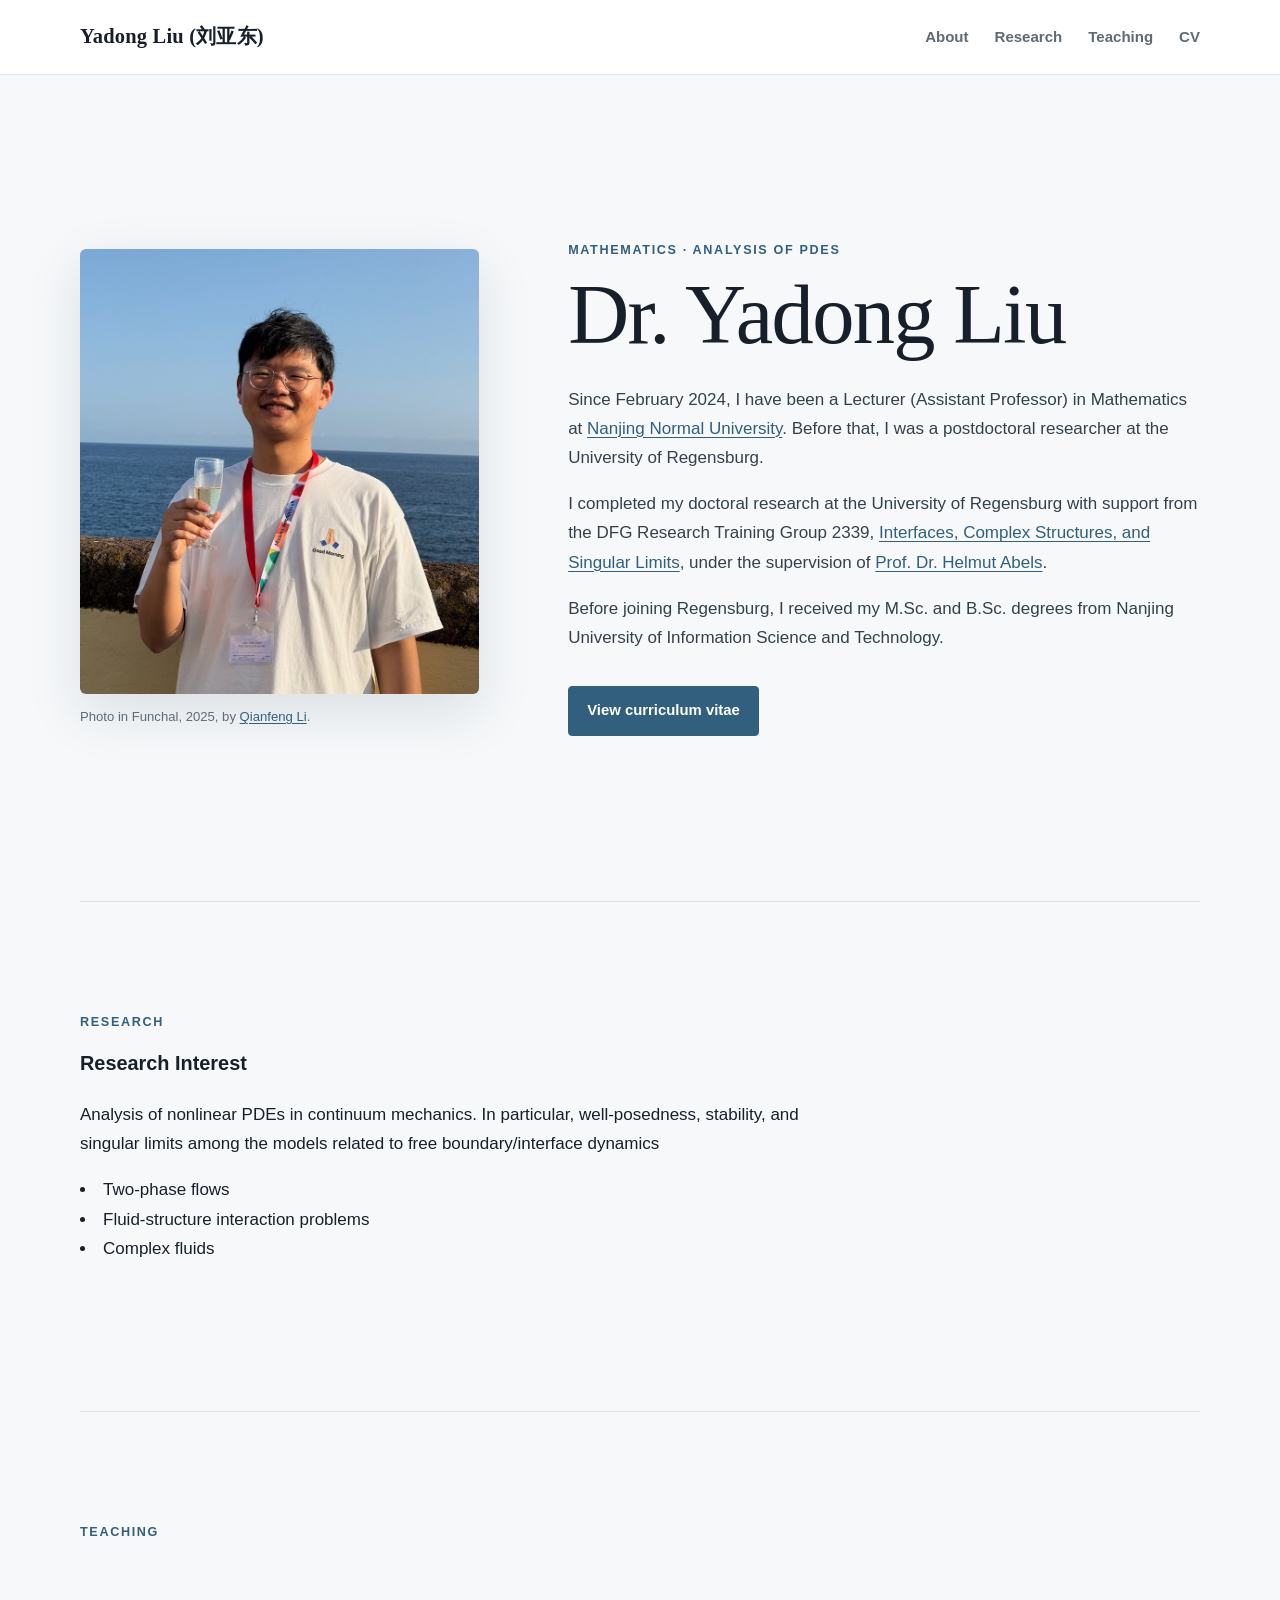
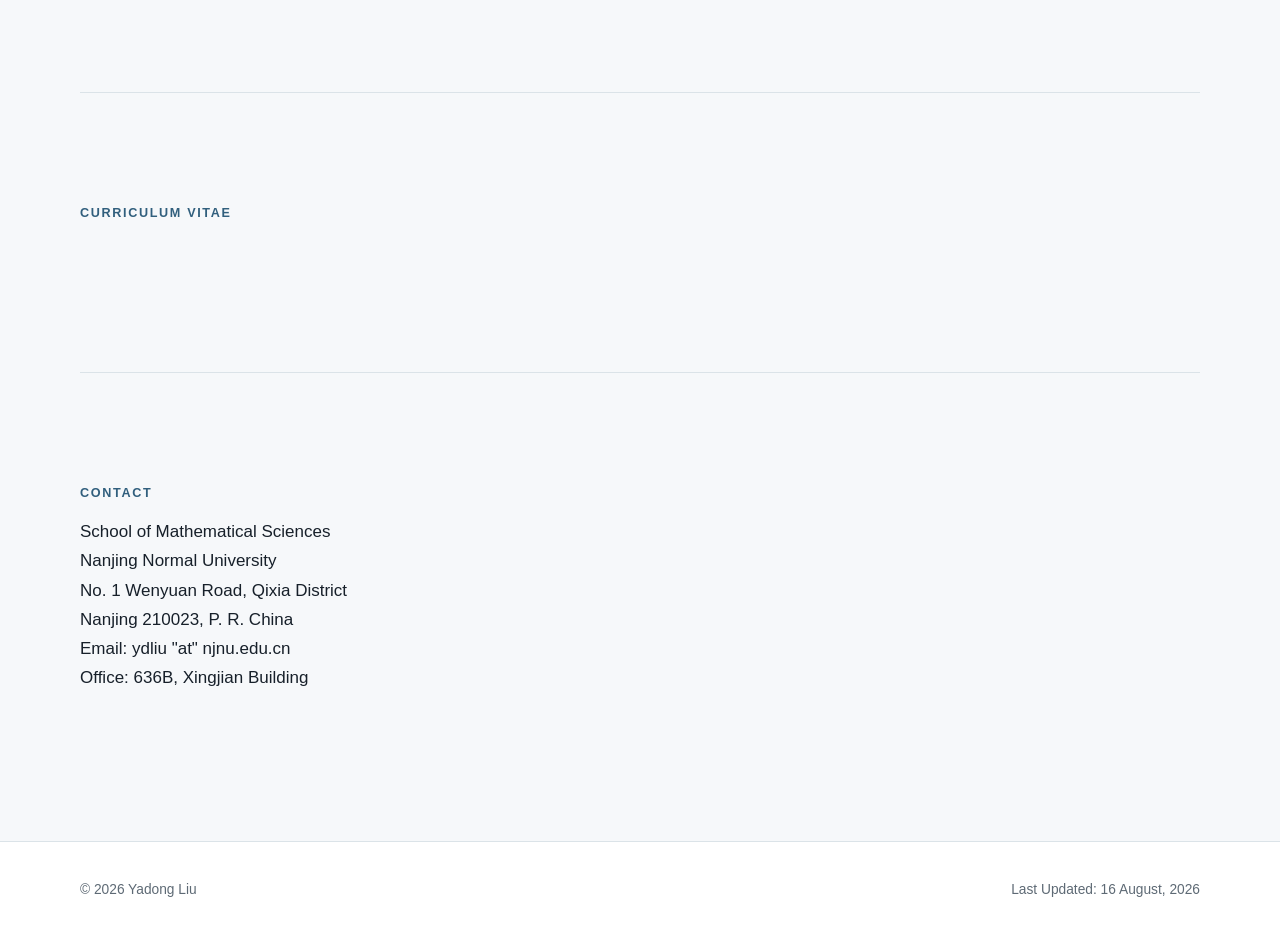
==== index.html @ 2217f2d5 "Update index.html" ====
<!doctype html>
<html lang="en">
<head>
  <meta charset="utf-8">
  <meta name="viewport" content="width=device-width, initial-scale=1">
  <meta name="description" content="Academic homepage of Dr. Yadong Liu, Lecturer in Mathematics at Nanjing Normal University.">
  <title>Yadong Liu (刘亚东)</title>
  <link rel="stylesheet" href="styles.css">
</head>
<body>
  <header class="site-header">
    <div class="header-inner">
      <a class="site-title" href="#top" aria-label="Yadong Liu homepage">Yadong Liu (刘亚东)</a>
      <nav class="site-nav" aria-label="Primary navigation">
        <a href="#about">About</a>
        <a href="#research">Research</a>
        <a href="#teaching">Teaching</a>
        <a href="#CV">CV</a>
      </nav>
    </div>
  </header>

  <main id="top">
    <section class="hero" id="about">
      <div class="hero-image-column">
        <figure class="portrait-card">
          <img src="pics/profile.jpg" alt="Dr. Yadong Liu in Funchal in 2025">
          <figcaption>
            Photo in Funchal, 2025, by
            <a href="https://www.researchgate.net/profile/Qianfeng-Li-2" target="_blank" rel="noopener noreferrer">Qianfeng Li</a>.
          </figcaption>
        </figure>
      </div>

      <div class="hero-content">
        <p class="eyebrow">Mathematics · Analysis of PDEs</p>
        <h1>Dr. Yadong Liu</h1>

        <p>
          Since February 2024, I have been a Lecturer (Assistant Professor) in Mathematics at
          <a href="https://www.njnu.edu.cn/" target="_blank" rel="noopener noreferrer">Nanjing Normal University</a>.
          Before that, I was a postdoctoral researcher at the University of Regensburg.
        </p>

        <p>
          I completed my doctoral research at the University of Regensburg with support from the DFG Research Training Group 2339,
          <a href="https://intcomsin.de/" target="_blank" rel="noopener noreferrer">Interfaces, Complex Structures, and Singular Limits</a>,
          under the supervision of
          <a href="https://www.uni-regensburg.de/mathematik/prof-dr-helmut-abels" target="_blank" rel="noopener noreferrer">Prof. Dr. Helmut Abels</a>.
        </p>

        <p>
          Before joining Regensburg, I received my M.Sc. and B.Sc. degrees from Nanjing University of Information Science and Technology.
        </p>

        <div class="actions">
          <a class="button button-primary" href="pdf/YadongLiuCV.pdf" target="_blank" rel="noopener noreferrer">View curriculum vitae</a>
        </div>
      </div>
    </section>


    <section class="contact-section" id="research">
      <div class="section-heading">
        <p class="eyebrow">Research</p>
        
        <h3>Research Interest</h3>
          <p>Analysis of nonlinear PDEs in continuum mechanics. In particular, well-posedness, stability, and singular limits among the models related to free boundary/interface dynamics</p>
            <li>
                Two-phase flows
            </li>
            <li>
                Fluid-structure interaction problems
            </li>
            <li>
                Complex fluids
            </li>
        
      </div>
    </section>

    <section class="contact-section" id="teaching">
      <div class="section-heading">
        <p class="eyebrow">Teaching</p>
        
      </div>
    </section>

    <section class="contact-section" id="CV">
      <div class="section-heading">
        <p class="eyebrow">Curriculum Vitae</p>
        
      </div>
    </section>


    
    <section class="contact-section" id="contact">
      <div class="section-heading">
        <p class="eyebrow">Contact</p>
          School of Mathematical Sciences <br>
          Nanjing Normal University <br>
          No. 1 Wenyuan Road, Qixia District <br>
          Nanjing 210023, P. R. China <br>
          Email: ydliu "at" njnu.edu.cn <br>
          Office: 636B, Xingjian Building
      </div>
    </section>

  </main>

  <footer class="site-footer">
    <div class="footer-inner">
      <p>© <span id="year">2026</span> Yadong Liu</p>
      <p>Last Updated: 16 August, 2026</p>
    </div>
  </footer>

  <script>
    document.getElementById('year').textContent = new Date().getFullYear();
  </script>
</body>
</html>
---- styles.css ----
:root {
  --page-width: 1120px;
  --ink: #17202a;
  --muted: #5e6a75;
  --accent: #315f7d;
  --accent-dark: #23465e;
  --accent-soft: #eaf1f5;
  --line: #dbe3e8;
  --paper: #ffffff;
  --background: #f6f8fa;
  --shadow: 0 18px 55px rgba(24, 48, 66, 0.12);
}

* {
  box-sizing: border-box;
}

html {
  scroll-behavior: smooth;
}

body {
  margin: 0;
  color: var(--ink);
  background: var(--background);
  font-family: Inter, ui-sans-serif, -apple-system, BlinkMacSystemFont, "Segoe UI", sans-serif;
  font-size: 17px;
  line-height: 1.72;
}

a {
  color: var(--accent);
  text-decoration-thickness: 1px;
  text-underline-offset: 0.18em;
}

a:hover,
a:focus-visible {
  color: var(--accent-dark);
}

.site-header {
  position: sticky;
  top: 0;
  z-index: 10;
  border-bottom: 1px solid rgba(219, 227, 232, 0.9);
  background: rgba(255, 255, 255, 0.93);
  backdrop-filter: blur(12px);
}

.header-inner,
.hero,
.contact-section,
.footer-inner {
  width: min(var(--page-width), calc(100% - 40px));
  margin-inline: auto;
}

.header-inner {
  min-height: 74px;
  display: flex;
  align-items: center;
  justify-content: space-between;
  gap: 28px;
}

.site-title {
  color: var(--ink);
  font-family: Georgia, "Times New Roman", serif;
  font-size: 1.28rem;
  font-weight: 700;
  text-decoration: none;
  letter-spacing: 0.01em;
}

.site-nav {
  display: flex;
  flex-wrap: wrap;
  align-items: center;
  gap: 26px;
}

.site-nav a {
  color: var(--muted);
  font-size: 0.94rem;
  font-weight: 650;
  text-decoration: none;
}

.site-nav a:hover,
.site-nav a:focus-visible {
  color: var(--accent-dark);
}

main {
  overflow: hidden;
}

.hero {
  min-height: calc(100vh - 74px);
  display: grid;
  grid-template-columns: minmax(280px, 0.82fr) minmax(0, 1.3fr);
  align-items: center;
  gap: clamp(46px, 7vw, 90px);
  padding-block: clamp(64px, 9vw, 116px);
}

.portrait-card {
  margin: 0;
}

.portrait-card img {
  display: block;
  width: 100%;
  max-height: 655px;
  object-fit: cover;
  object-position: 50% 35%;
  border-radius: 6px;
  box-shadow: var(--shadow);
}

.portrait-card figcaption {
  margin-top: 13px;
  color: var(--muted);
  font-size: 0.82rem;
  line-height: 1.5;
}

.eyebrow {
  margin: 0 0 12px;
  color: var(--accent);
  font-size: 0.79rem;
  font-weight: 800;
  letter-spacing: 0.13em;
  text-transform: uppercase;
}

h1,
h2,
h3,
p {
  margin-top: 0;
}

h1,
h2 {
  font-family: Georgia, "Times New Roman", serif;
  letter-spacing: -0.02em;
}

h1 {
  max-width: 760px;
  margin-bottom: 28px;
  font-size: clamp(3rem, 6.6vw, 5.5rem);
  font-weight: 500;
  line-height: 0.98;
}

.hero-content > p:not(.eyebrow) {
  max-width: 760px;
  color: #34414c;
}

.actions {
  display: flex;
  flex-wrap: wrap;
  gap: 13px;
  margin-top: 34px;
}

.button {
  display: inline-flex;
  align-items: center;
  justify-content: center;
  min-height: 48px;
  padding: 11px 18px;
  border: 1px solid var(--accent);
  border-radius: 4px;
  font-size: 0.93rem;
  font-weight: 750;
  text-decoration: none;
  transition: transform 150ms ease, background 150ms ease, color 150ms ease;
}

.button:hover,
.button:focus-visible {
  transform: translateY(-1px);
  text-decoration: none;
}

.button-primary {
  color: #fff;
  background: var(--accent);
}

.button-primary:hover,
.button-primary:focus-visible {
  color: #fff;
  background: var(--accent-dark);
}

.button-secondary {
  color: var(--accent-dark);
  background: transparent;
}

.button-secondary:hover,
.button-secondary:focus-visible {
  color: var(--accent-dark);
  background: var(--accent-soft);
}

.contact-section {
  padding-block: clamp(70px, 9vw, 110px);
  border-top: 1px solid var(--line);
}

.section-heading {
  max-width: 780px;
  margin-bottom: 38px;
}

h2 {
  margin-bottom: 0;
  font-size: clamp(2.15rem, 4vw, 3.5rem);
  font-weight: 500;
  line-height: 1.12;
}

.contact-grid {
  display: grid;
  grid-template-columns: repeat(3, minmax(0, 1fr));
  gap: 18px;
}

.contact-card {
  min-height: 190px;
  padding: 26px;
  border: 1px solid var(--line);
  border-radius: 5px;
  background: var(--paper);
}

.contact-card h3 {
  margin-bottom: 17px;
  color: var(--accent-dark);
  font-family: Georgia, "Times New Roman", serif;
  font-size: 1.22rem;
}

.contact-card p,
.contact-card address {
  margin-bottom: 6px;
  color: var(--muted);
  font-style: normal;
}

.site-footer {
  border-top: 1px solid var(--line);
  background: var(--paper);
}

.footer-inner {
  min-height: 96px;
  display: flex;
  align-items: center;
  justify-content: space-between;
  gap: 20px;
  color: var(--muted);
  font-size: 0.86rem;
}

.footer-inner p {
  margin-bottom: 0;
}

@media (max-width: 850px) {
  .hero {
    min-height: auto;
    grid-template-columns: 1fr;
    gap: 46px;
  }

  .hero-image-column {
    max-width: 560px;
  }

  .portrait-card img {
    max-height: 660px;
  }

  .contact-grid {
    grid-template-columns: 1fr;
  }

  .contact-card {
    min-height: auto;
  }
}

@media (max-width: 590px) {
  body {
    font-size: 16px;
  }

  .header-inner {
    min-height: 66px;
  }

  .site-title {
    font-size: 1.05rem;
  }

  .site-nav {
    gap: 14px;
  }

  .site-nav a:nth-child(1),
  .site-nav a:nth-child(2) {
    display: none;
  }

  .hero,
  .contact-section,
  .header-inner,
  .footer-inner {
    width: min(100% - 28px, var(--page-width));
  }

  .hero {
    padding-block: 42px 66px;
  }

  h1 {
    font-size: clamp(2.8rem, 16vw, 4.1rem);
  }

  .actions {
    display: grid;
  }

  .button {
    width: 100%;
  }

  .footer-inner {
    min-height: 112px;
    flex-direction: column;
    align-items: flex-start;
    justify-content: center;
    gap: 2px;
  }
}

@media (prefers-reduced-motion: reduce) {
  html {
    scroll-behavior: auto;
  }

  .button {
    transition: none;
  }
}
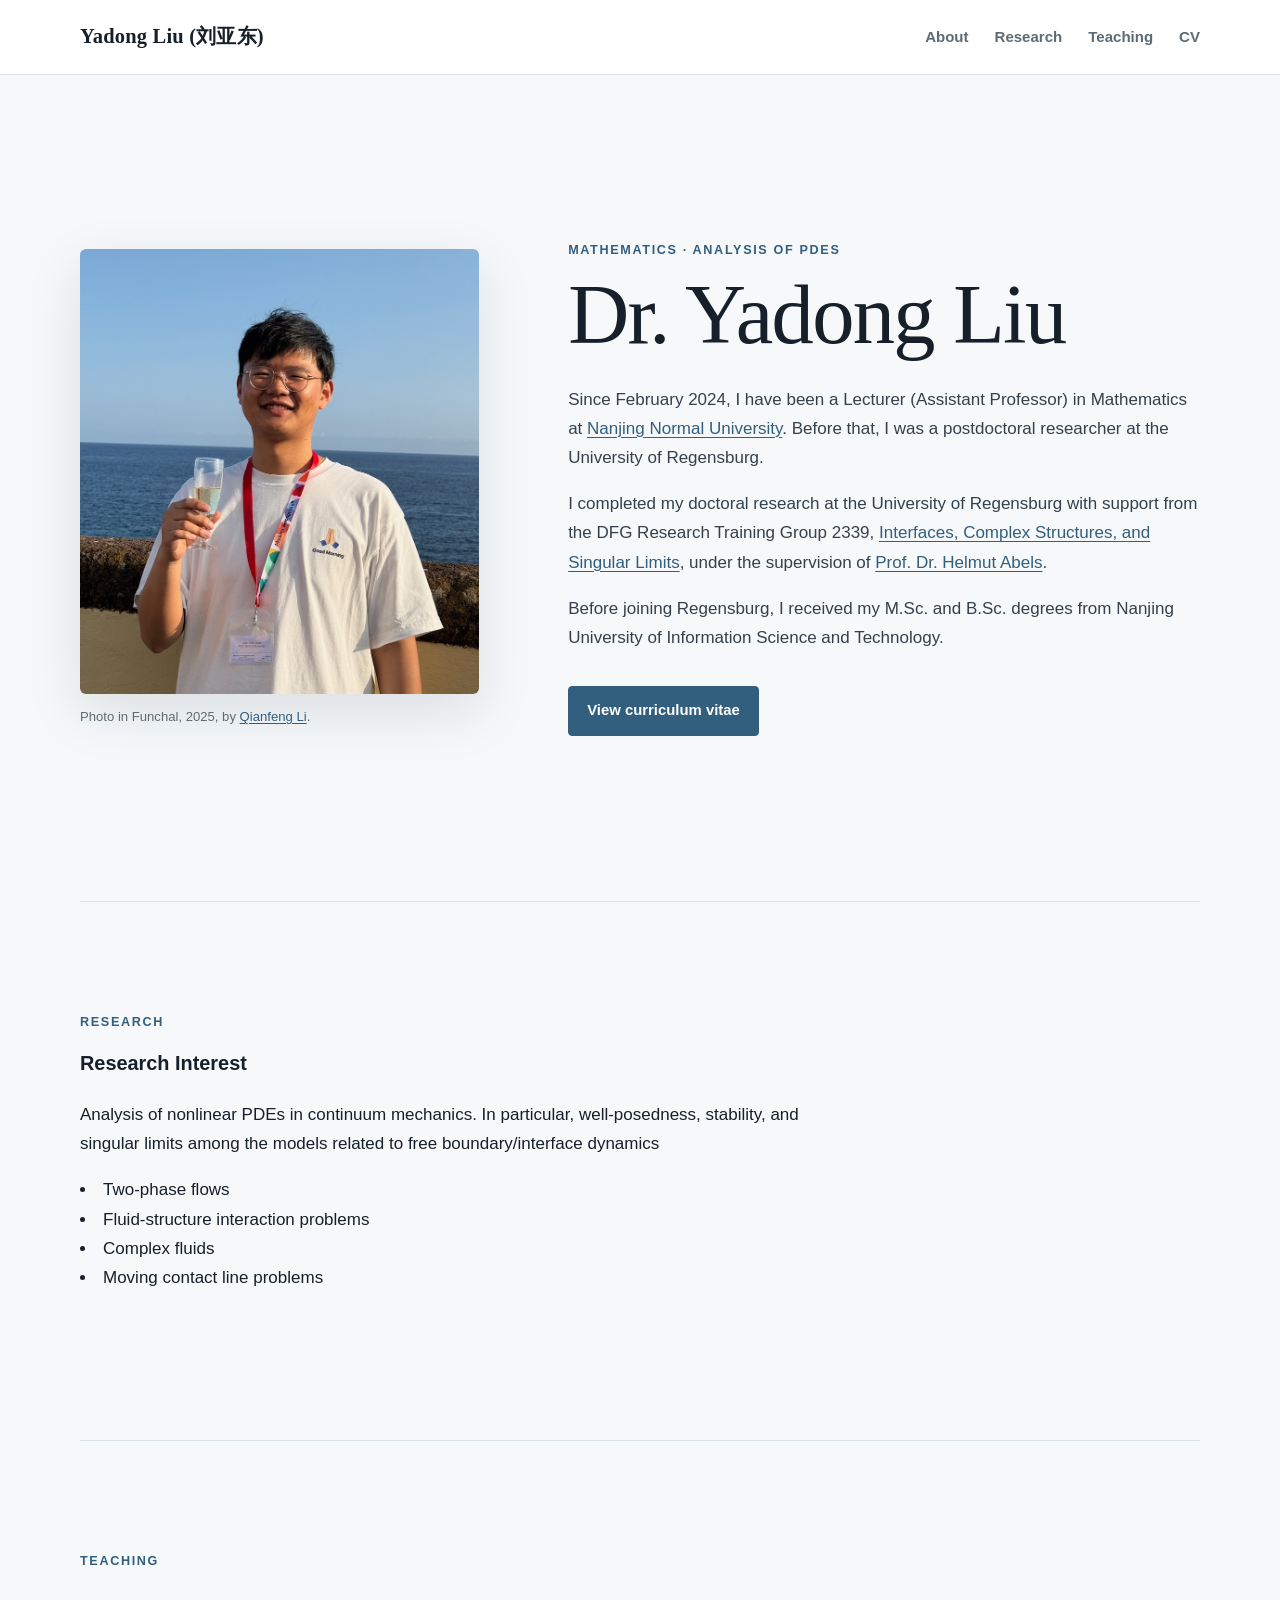
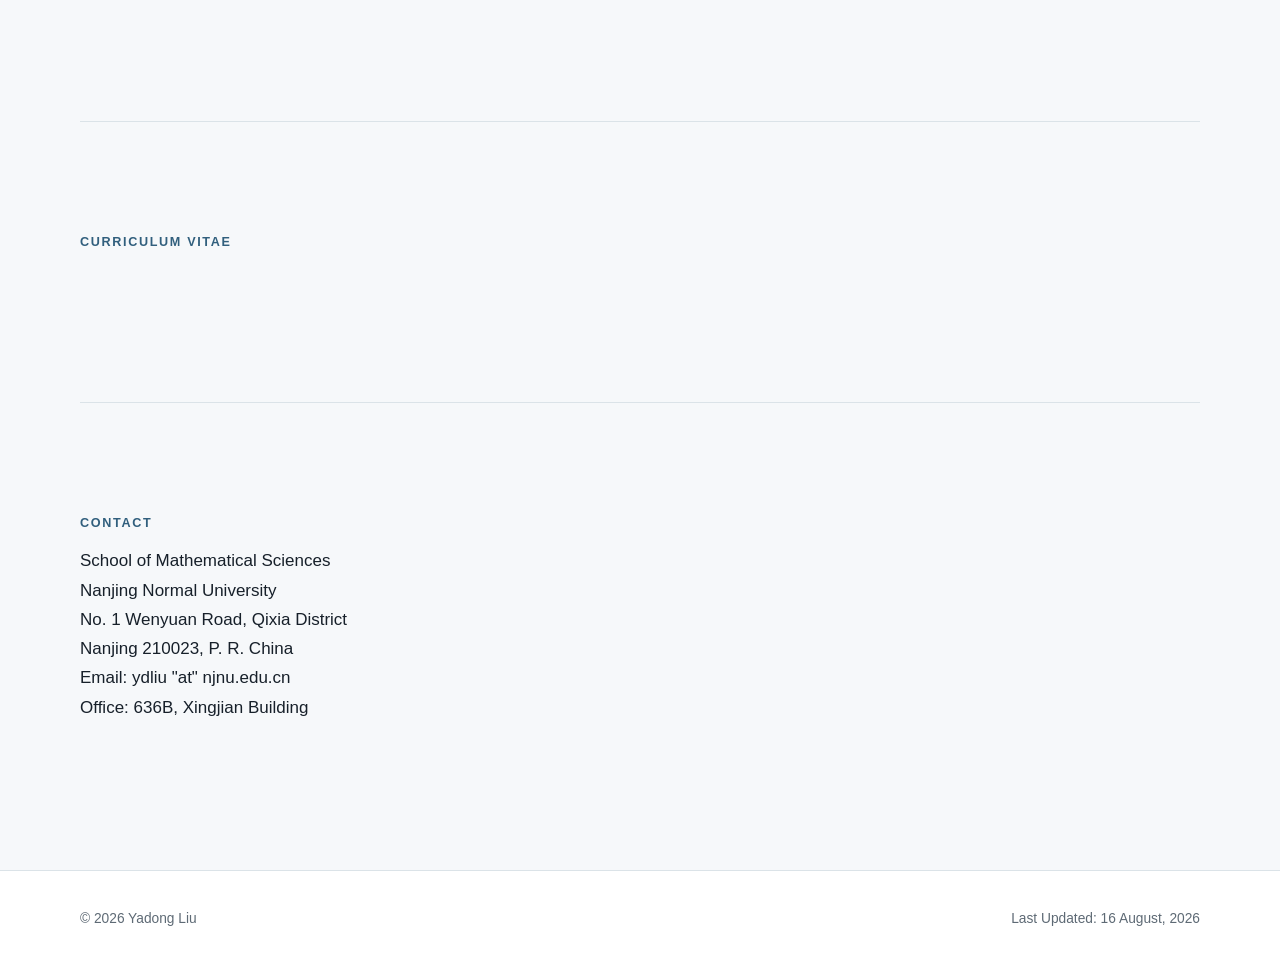
==== commit e12aed47: "Update index.html" ====
--- a/index.html
+++ b/index.html
@@ -75,6 +75,9 @@
             <li>
                 Complex fluids
             </li>
+            <li>
+                Moving contact line problems
+            </li>
         
       </div>
     </section>
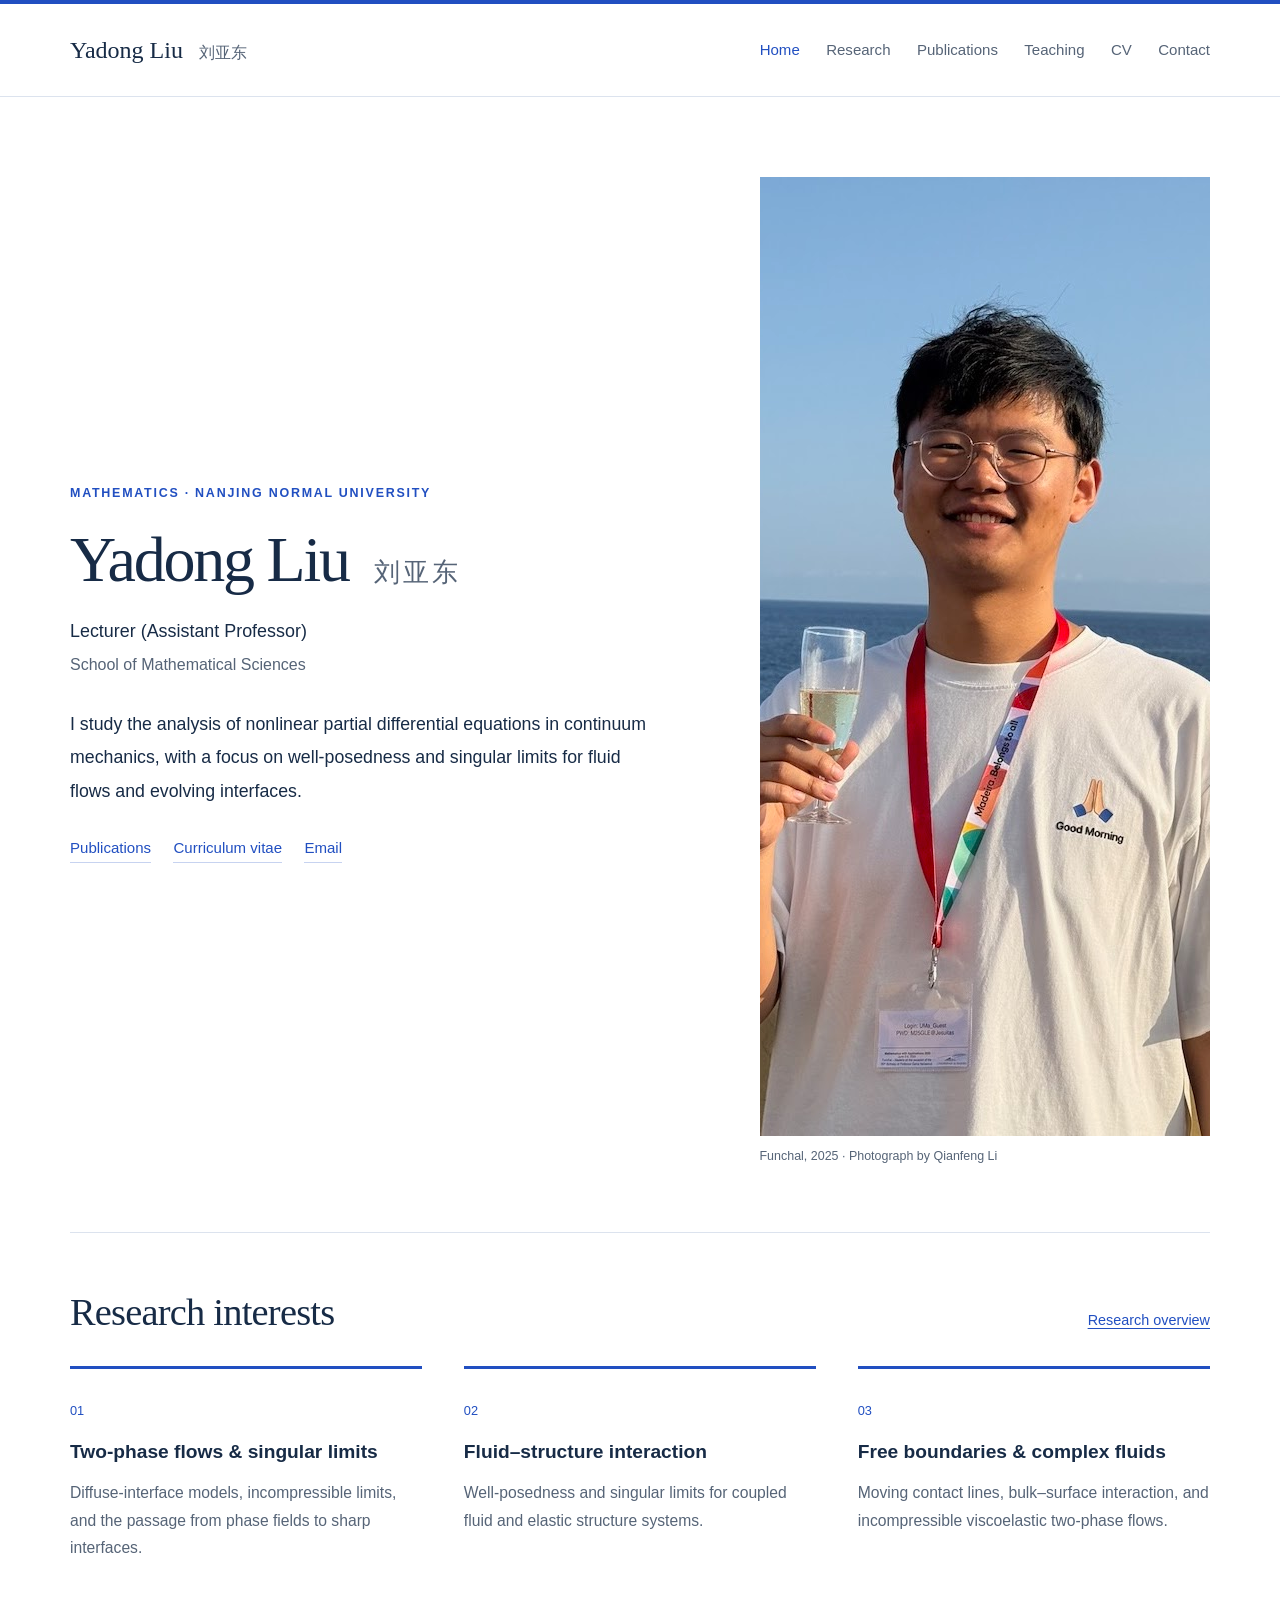
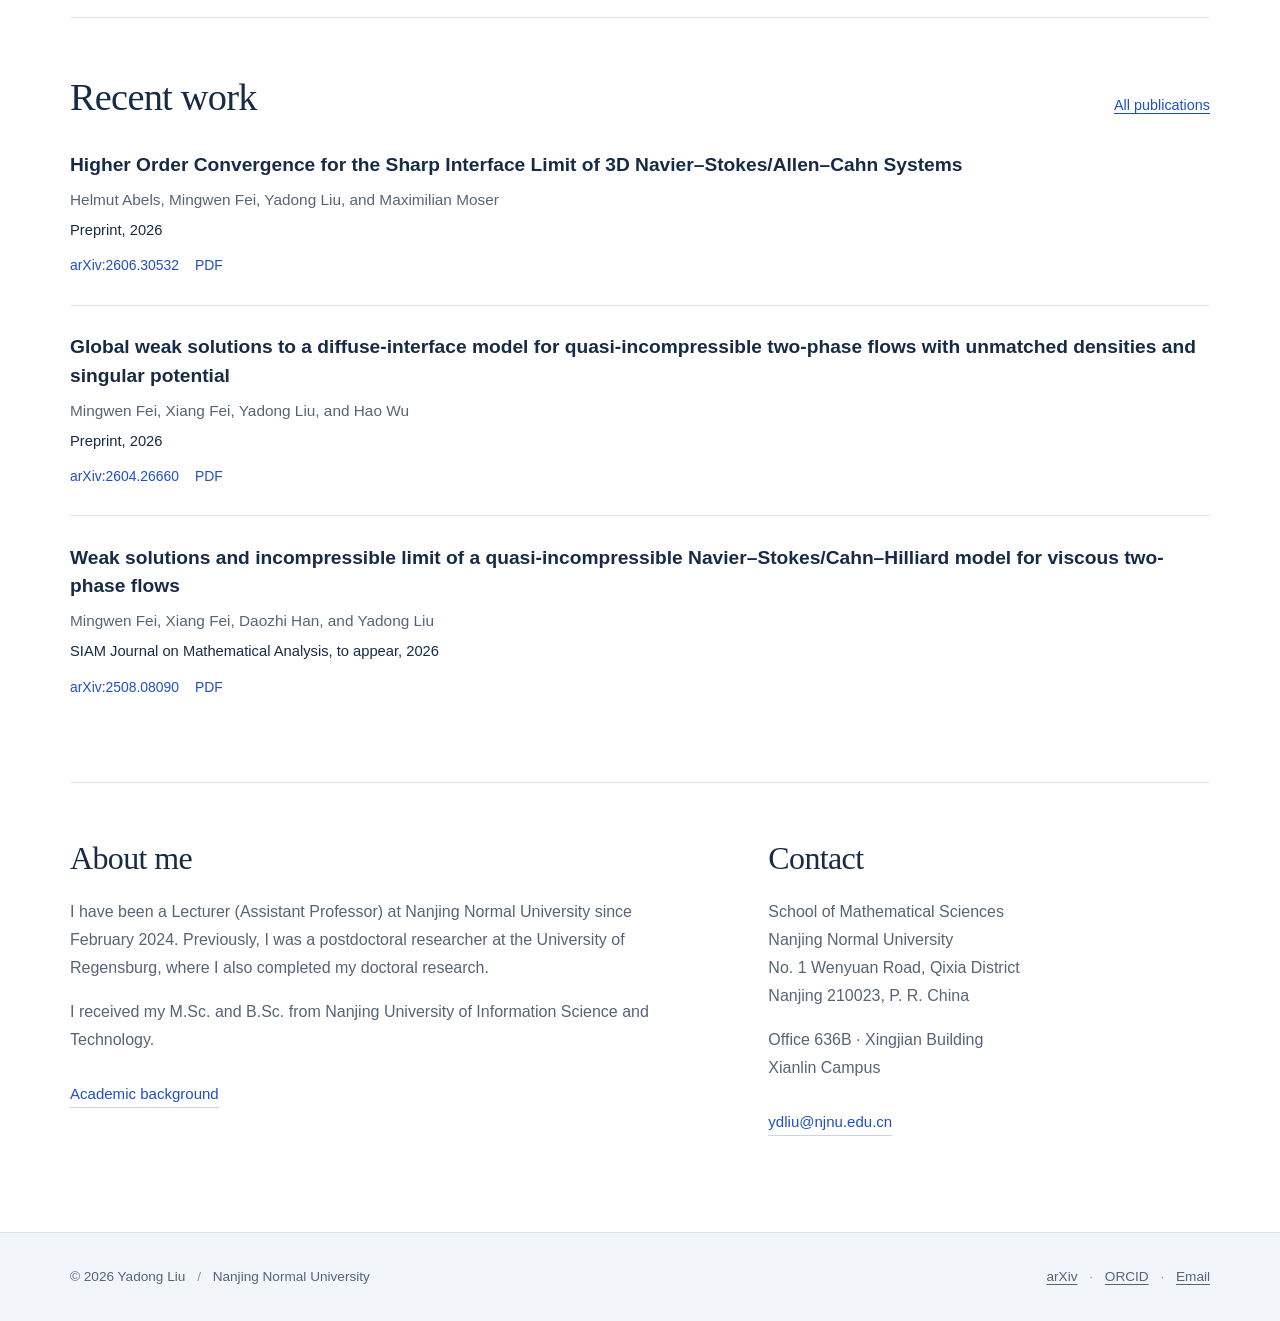
==== commit 55797412: "Add files via upload" ====
--- a/index.html
+++ b/index.html
@@ -1,126 +1,31 @@
 <!doctype html>
 <html lang="en">
 <head>
-  <meta charset="utf-8">
-  <meta name="viewport" content="width=device-width, initial-scale=1">
-  <meta name="description" content="Academic homepage of Dr. Yadong Liu, Lecturer in Mathematics at Nanjing Normal University.">
-  <title>Yadong Liu (刘亚东)</title>
-  <link rel="stylesheet" href="styles.css">
+<meta charset="utf-8">
+<meta name="viewport" content="width=device-width, initial-scale=1">
+<meta name="color-scheme" content="light">
+<title>Mathematics &amp; Analysis of PDEs | Yadong Liu</title>
+<meta name="description" content="Yadong Liu, mathematician at Nanjing Normal University. Research in nonlinear PDEs, free boundary problems, two-phase flows, and fluid–structure interaction.">
+<meta name="author" content="Yadong Liu">
+<meta property="og:type" content="website">
+<meta property="og:title" content="Mathematics &amp; Analysis of PDEs | Yadong Liu">
+<meta property="og:description" content="Yadong Liu, mathematician at Nanjing Normal University. Research in nonlinear PDEs, free boundary problems, two-phase flows, and fluid–structure interaction.">
+<link rel="icon" href="assets/favicon.svg" type="image/svg+xml">
+<link rel="stylesheet" href="assets/style.css">
+<script src="assets/site.js" defer></script>
+<script type="application/ld+json">{"@context": "https://schema.org", "@type": "Person", "name": "Yadong Liu", "alternateName": "刘亚东", "jobTitle": "Lecturer (Assistant Professor)", "affiliation": {"@type": "CollegeOrUniversity", "name": "Nanjing Normal University"}, "email": "ydliu@njnu.edu.cn", "sameAs": ["https://orcid.org/0000-0003-3636-9523", "https://arxiv.org/a/liu_y_23.html"]}</script>
 </head>
 <body>
-  <header class="site-header">
-    <div class="header-inner">
-      <a class="site-title" href="#top" aria-label="Yadong Liu homepage">Yadong Liu (刘亚东)</a>
-      <nav class="site-nav" aria-label="Primary navigation">
-        <a href="#about">About</a>
-        <a href="#research">Research</a>
-        <a href="#teaching">Teaching</a>
-        <a href="#CV">CV</a>
-      </nav>
-    </div>
-  </header>
-
-  <main id="top">
-    <section class="hero" id="about">
-      <div class="hero-image-column">
-        <figure class="portrait-card">
-          <img src="pics/profile.jpg" alt="Dr. Yadong Liu in Funchal in 2025">
-          <figcaption>
-            Photo in Funchal, 2025, by
-            <a href="https://www.researchgate.net/profile/Qianfeng-Li-2" target="_blank" rel="noopener noreferrer">Qianfeng Li</a>.
-          </figcaption>
-        </figure>
-      </div>
-
-      <div class="hero-content">
-        <p class="eyebrow">Mathematics · Analysis of PDEs</p>
-        <h1>Dr. Yadong Liu</h1>
-
-        <p>
-          Since February 2024, I have been a Lecturer (Assistant Professor) in Mathematics at
-          <a href="https://www.njnu.edu.cn/" target="_blank" rel="noopener noreferrer">Nanjing Normal University</a>.
-          Before that, I was a postdoctoral researcher at the University of Regensburg.
-        </p>
-
-        <p>
-          I completed my doctoral research at the University of Regensburg with support from the DFG Research Training Group 2339,
-          <a href="https://intcomsin.de/" target="_blank" rel="noopener noreferrer">Interfaces, Complex Structures, and Singular Limits</a>,
-          under the supervision of
-          <a href="https://www.uni-regensburg.de/mathematik/prof-dr-helmut-abels" target="_blank" rel="noopener noreferrer">Prof. Dr. Helmut Abels</a>.
-        </p>
-
-        <p>
-          Before joining Regensburg, I received my M.Sc. and B.Sc. degrees from Nanjing University of Information Science and Technology.
-        </p>
-
-        <div class="actions">
-          <a class="button button-primary" href="pdf/YadongLiuCV.pdf" target="_blank" rel="noopener noreferrer">View curriculum vitae</a>
-        </div>
-      </div>
-    </section>
-
-
-    <section class="contact-section" id="research">
-      <div class="section-heading">
-        <p class="eyebrow">Research</p>
-        
-        <h3>Research Interest</h3>
-          <p>Analysis of nonlinear PDEs in continuum mechanics. In particular, well-posedness, stability, and singular limits among the models related to free boundary/interface dynamics</p>
-            <li>
-                Two-phase flows
-            </li>
-            <li>
-                Fluid-structure interaction problems
-            </li>
-            <li>
-                Complex fluids
-            </li>
-            <li>
-                Moving contact line problems
-            </li>
-        
-      </div>
-    </section>
-
-    <section class="contact-section" id="teaching">
-      <div class="section-heading">
-        <p class="eyebrow">Teaching</p>
-        
-      </div>
-    </section>
-
-    <section class="contact-section" id="CV">
-      <div class="section-heading">
-        <p class="eyebrow">Curriculum Vitae</p>
-        
-      </div>
-    </section>
-
-
-    
-    <section class="contact-section" id="contact">
-      <div class="section-heading">
-        <p class="eyebrow">Contact</p>
-          School of Mathematical Sciences <br>
-          Nanjing Normal University <br>
-          No. 1 Wenyuan Road, Qixia District <br>
-          Nanjing 210023, P. R. China <br>
-          Email: ydliu "at" njnu.edu.cn <br>
-          Office: 636B, Xingjian Building
-      </div>
-    </section>
-
-  </main>
-
-  <footer class="site-footer">
-    <div class="footer-inner">
-      <p>© <span id="year">2026</span> Yadong Liu</p>
-      <p>Last Updated: 16 August, 2026</p>
-    </div>
-  </footer>
-
-  <script>
-    document.getElementById('year').textContent = new Date().getFullYear();
-  </script>
+<a class="skip-link" href="#main">Skip to content</a>
+<header class="site-header"><div class="container header-inner">
+<a href="index.html" class="brand">Yadong Liu <span lang="zh-Hans">刘亚东</span></a>
+<button class="menu-toggle" type="button" aria-controls="main-navigation" aria-expanded="false" hidden>Menu</button>
+<nav class="main-nav" id="main-navigation" aria-label="Main navigation"><a href="index.html" aria-current="page">Home</a><div class="nav-group"><a href="research/index.html">Research</a><div class="nav-submenu"><a href="research/two-phase-flows/index.html">Two-phase flows</a><a href="research/fluid-structure-interaction/index.html">Fluid–structure interaction</a><a href="research/free-boundaries-complex-fluids/index.html">Free boundaries &amp; complex fluids</a></div></div><a href="publications/index.html">Publications</a><a href="teaching/index.html">Teaching</a><a href="cv/index.html">CV</a><a href="contact/index.html">Contact</a></nav>
+</div></header>
+<main id="main" class="container" tabindex="-1"><section class="home-intro"><div><p class="eyebrow">Mathematics · Nanjing Normal University</p><h1>Yadong Liu <span class="name-chinese" lang="zh-Hans">刘亚东</span></h1><p class="position">Lecturer (Assistant Professor)</p><p class="affiliation">School of Mathematical Sciences</p><p class="intro-description">I study the analysis of nonlinear partial differential equations in continuum mechanics, with a focus on well-posedness and singular limits for fluid flows and evolving interfaces.</p><div class="inline-links"><a href="publications/index.html">Publications</a><a href="cv/index.html">Curriculum vitae</a><a href="mailto:ydliu@njnu.edu.cn">Email</a></div></div><figure class="portrait"><img src="assets/yadong-liu.jpg" alt="Yadong Liu in Funchal, 2025" width="860" height="959" fetchpriority="high"><figcaption>Funchal, 2025 · Photograph by Qianfeng Li</figcaption></figure></section>
+<section class="content-section" aria-labelledby="research-heading"><div class="section-heading"><h2 id="research-heading">Research interests</h2><a href="research/index.html">Research overview</a></div><div class="research-grid"><article class="research-item"><p class="index">01</p><h3><a href="research/two-phase-flows/index.html">Two-phase flows &amp; singular limits</a></h3><p>Diffuse-interface models, incompressible limits, and the passage from phase fields to sharp interfaces.</p></article><article class="research-item"><p class="index">02</p><h3><a href="research/fluid-structure-interaction/index.html">Fluid–structure interaction</a></h3><p>Well-posedness and singular limits for coupled fluid and elastic structure systems.</p></article><article class="research-item"><p class="index">03</p><h3><a href="research/free-boundaries-complex-fluids/index.html">Free boundaries &amp; complex fluids</a></h3><p>Moving contact lines, bulk–surface interaction, and incompressible viscoelastic two-phase flows.</p></article></div></section>
+<section class="content-section" aria-labelledby="recent-heading"><div class="section-heading"><h2 id="recent-heading">Recent work</h2><a href="publications/index.html">All publications</a></div><div class="recent-list"><article class="publication" id="paper-2606.30532"><h3><a href="https://arxiv.org/abs/2606.30532">Higher Order Convergence for the Sharp Interface Limit of 3D Navier–Stokes/Allen–Cahn Systems</a></h3><p class="authors">Helmut Abels, Mingwen Fei, Yadong Liu, and Maximilian Moser</p><p class="venue">Preprint, 2026</p><div class="paper-links"><a href="https://arxiv.org/abs/2606.30532">arXiv:2606.30532</a><a href="https://arxiv.org/pdf/2606.30532" aria-label="PDF of Higher Order Convergence for the Sharp Interface Limit of 3D Navier–Stokes/Allen–Cahn Systems">PDF</a></div></article><article class="publication" id="paper-2604.26660"><h3><a href="https://arxiv.org/abs/2604.26660">Global weak solutions to a diffuse-interface model for quasi-incompressible two-phase flows with unmatched densities and singular potential</a></h3><p class="authors">Mingwen Fei, Xiang Fei, Yadong Liu, and Hao Wu</p><p class="venue">Preprint, 2026</p><div class="paper-links"><a href="https://arxiv.org/abs/2604.26660">arXiv:2604.26660</a><a href="https://arxiv.org/pdf/2604.26660" aria-label="PDF of Global weak solutions to a diffuse-interface model for quasi-incompressible two-phase flows with unmatched densities and singular potential">PDF</a></div></article><article class="publication" id="paper-2508.08090"><h3><a href="https://arxiv.org/abs/2508.08090">Weak solutions and incompressible limit of a quasi-incompressible Navier–Stokes/Cahn–Hilliard model for viscous two-phase flows</a></h3><p class="authors">Mingwen Fei, Xiang Fei, Daozhi Han, and Yadong Liu</p><p class="venue">SIAM Journal on Mathematical Analysis, to appear, 2026</p><div class="paper-links"><a href="https://arxiv.org/abs/2508.08090">arXiv:2508.08090</a><a href="https://arxiv.org/pdf/2508.08090" aria-label="PDF of Weak solutions and incompressible limit of a quasi-incompressible Navier–Stokes/Cahn–Hilliard model for viscous two-phase flows">PDF</a></div></article></div></section>
+<section class="content-section home-bottom"><div><h2>About me</h2><p>I have been a Lecturer (Assistant Professor) at Nanjing Normal University since February 2024. Previously, I was a postdoctoral researcher at the University of Regensburg, where I also completed my doctoral research.</p><p>I received my M.Sc. and B.Sc. from Nanjing University of Information Science and Technology.</p><div class="inline-links"><a href="cv/index.html">Academic background</a></div></div><div><h2>Contact</h2><address class="contact-lines">School of Mathematical Sciences<br>Nanjing Normal University<br>No. 1 Wenyuan Road, Qixia District<br>Nanjing 210023, P. R. China</address><p class="office-note">Office 636B · Xingjian Building<br>Xianlin Campus</p><div class="inline-links"><a href="mailto:ydliu@njnu.edu.cn">ydliu@njnu.edu.cn</a></div></div></section></main>
+<footer class="site-footer"><div class="container footer-inner"><div>© 2026 Yadong Liu <span class="footer-divider">/</span> Nanjing Normal University</div><div><a href="https://arxiv.org/a/liu_y_23.html">arXiv</a> <span class="footer-divider">·</span> <a href="https://orcid.org/0000-0003-3636-9523">ORCID</a> <span class="footer-divider">·</span> <a href="mailto:ydliu@njnu.edu.cn">Email</a></div></div></footer>
 </body>
 </html>
--- a/assets/style.css
+++ b/assets/style.css
@@ -0,0 +1,9 @@
+:root{--ink:#172b46;--muted:#566477;--blue:#214fc1;--line:#dce3ee;--paper:#fff;--wash:#f2f5fa;--serif:Georgia,'Times New Roman','Noto Serif SC',serif;--sans:Inter,-apple-system,BlinkMacSystemFont,'Segoe UI',Arial,sans-serif}
+*{box-sizing:border-box}html{scroll-behavior:smooth;scroll-padding-top:7rem}body{margin:0;color:var(--ink);background:var(--paper);font-family:var(--sans);font-size:1rem;line-height:1.75;-webkit-font-smoothing:antialiased}a{color:var(--blue);text-underline-offset:.22em}a:hover{text-decoration-thickness:2px}a:focus-visible,button:focus-visible,summary:focus-visible{outline:3px solid var(--blue);outline-offset:5px}img{display:block;max-width:100%}h1,h2,h3,p{margin:0}h1,h2,h3{line-height:1.2}h1,h2{font-family:var(--serif);font-weight:400}h1{font-size:clamp(2.7rem,5vw,4.6rem);letter-spacing:-.035em}h2{font-size:clamp(1.9rem,3vw,2.6rem);letter-spacing:-.02em}h3{font-size:1.2rem;line-height:1.5;font-weight:600}p+p{margin-top:1rem}.container{width:min(1140px,calc(100% - 6rem));margin-inline:auto}.skip-link{position:absolute;left:1rem;top:-5rem;background:var(--ink);color:white;padding:.5rem 1rem;z-index:20}.skip-link:focus{top:1rem}.site-header{border-top:4px solid var(--blue);border-bottom:1px solid var(--line);background:white}.header-inner{display:flex;align-items:center;justify-content:space-between;min-height:92px;gap:2rem}.brand{color:var(--ink);font-family:var(--serif);font-size:1.5rem;text-decoration:none;white-space:nowrap}.brand span{font-size:1rem;color:var(--muted);margin-left:.65rem}.main-nav{display:flex;align-items:center;gap:1.65rem}.main-nav>a,.nav-group>a{color:var(--muted);text-decoration:none;font-size:.94rem;padding:1.8rem 0}.main-nav [aria-current=page],.main-nav [data-active=true]{color:var(--blue)}.nav-group{position:relative}.nav-submenu{display:none;position:absolute;top:calc(100% + 1.3rem);left:-1rem;z-index:10;min-width:235px;padding:.55rem;background:white;box-shadow:0 12px 35px #162c4620;border:1px solid var(--line)}.nav-submenu::before{content:'';position:absolute;top:-1.5rem;left:0;width:100%;height:1.5rem}.nav-group:hover .nav-submenu,.nav-group:focus-within .nav-submenu{display:block}.nav-submenu a{display:block;padding:.5rem .65rem;font-size:.88rem;color:var(--ink);text-decoration:none}.nav-submenu a:hover,.nav-submenu a:focus{background:var(--wash);color:var(--blue)}.menu-toggle{display:none}.eyebrow{text-transform:uppercase;letter-spacing:.14em;font-size:.78rem;color:var(--blue);font-weight:600;margin-bottom:1.1rem}.home-intro{display:grid;grid-template-columns:minmax(0,1.15fr) minmax(0,.85fr);gap:5rem;padding:5rem 0 4rem;align-items:center}.name-chinese{font-size:1.65rem;letter-spacing:.12em;color:var(--muted);margin-left:.7rem;white-space:nowrap}.position{font-size:1.12rem;margin-top:1.1rem;color:var(--ink)}.affiliation{color:var(--muted);font-size:1rem;margin-top:.2rem}.intro-description{margin-top:1.8rem;max-width:580px;font-size:1.11rem;line-height:1.9}.inline-links{display:flex;gap:1.4rem;flex-wrap:wrap;margin-top:1.65rem;font-size:.94rem}.inline-links a{text-decoration:none;border-bottom:1px solid #214fc140}.portrait{margin:0}.portrait img{width:100%;aspect-ratio:1.09;object-fit:cover;object-position:center 44%}.portrait figcaption{font-size:.78rem;color:var(--muted);margin-top:.65rem}.portrait figcaption a{color:inherit}.content-section{padding:3.5rem 0;border-top:1px solid var(--line)}.section-heading{display:flex;justify-content:space-between;align-items:baseline;gap:1.5rem;margin-bottom:1.9rem}.section-heading>a{font-size:.9rem;white-space:nowrap}.research-grid{display:grid;grid-template-columns:repeat(3,1fr);gap:2.6rem}.research-item{border-top:3px solid var(--blue);padding-top:1.2rem}.research-item h3 a{color:var(--ink);text-decoration:none}.research-item h3 a:hover{color:var(--blue)}.research-item p{color:var(--muted);font-size:.98rem;margin-top:.75rem}.research-item .index{color:var(--blue);font-size:.8rem;margin-bottom:1rem}.publication{padding:1.7rem 0;border-top:1px solid var(--line)}.publication:first-child{border-top:0;padding-top:0}.publication h3 a{color:var(--ink);text-decoration:none}.publication h3 a:hover{color:var(--blue)}.publication .authors{color:var(--muted);margin-top:.45rem;font-size:.96rem}.publication .venue{font-size:.92rem;margin-top:.25rem}.publication .paper-links{display:flex;flex-wrap:wrap;gap:1rem;margin-top:.6rem;font-size:.87rem}.paper-links a{text-decoration:none}.home-bottom{display:grid;grid-template-columns:1.4fr 1fr;gap:5rem}.home-bottom h2{font-size:2rem;margin-bottom:1.3rem}.home-bottom p{color:var(--muted)}.contact-lines{font-style:normal;color:var(--muted)}.site-footer{padding:2rem 0;background:var(--wash);border-top:1px solid var(--line);margin-top:2.5rem}.footer-inner{display:flex;justify-content:space-between;align-items:center;gap:2rem;font-size:.85rem;color:var(--muted)}.footer-inner a{color:var(--muted)}
+@media(max-width:980px){.container{width:calc(100% - 3rem)}.header-inner{gap:1rem}.main-nav{gap:1.1rem}.home-intro{gap:2.5rem;padding-top:3.5rem}.name-chinese{display:block;margin:1rem 0 0}.research-grid{gap:1.5rem}.brand span{display:none}}
+@media(max-width:700px){.container{width:calc(100% - 2.5rem)}.header-inner{min-height:76px;flex-wrap:wrap}.brand{font-size:1.45rem}.menu-toggle{display:block;font:inherit;font-size:.9rem;background:transparent;border:1px solid var(--line);border-radius:3px;color:var(--ink);padding:.45rem .8rem}.main-nav{width:100%;display:flex;flex-wrap:wrap;gap:0;align-items:flex-start;padding-bottom:1rem}.main-nav>a,.nav-group{width:50%}.main-nav>a,.nav-group>a{display:block;padding:.55rem 0}.js .main-nav{display:none}.js .main-nav.is-open{display:flex}.nav-submenu{position:static;box-shadow:none;border:0;padding:0;min-width:0}.nav-group:hover .nav-submenu{display:none}.nav-group:focus-within .nav-submenu{display:block}.nav-submenu a{font-size:.84rem;padding:.25rem 0}.home-intro{grid-template-columns:1fr;gap:2rem;padding:2.8rem 0}.home-intro .portrait{max-width:460px;width:100%}.portrait img{aspect-ratio:1.22}.name-chinese{display:inline-block;font-size:1.3rem;margin-left:.5rem}.intro-description{font-size:1.05rem}.research-grid,.home-bottom{grid-template-columns:1fr;gap:1.9rem}.content-section{padding:2.5rem 0}.section-heading{align-items:flex-start;flex-wrap:wrap;gap:.6rem}.footer-inner{align-items:flex-start;flex-direction:column;gap:.5rem}.publication h3{font-size:1.1rem}}
+@media(prefers-reduced-motion:reduce){html{scroll-behavior:auto}}
+.page-heading{padding:2.5rem 0 3.3rem;max-width:960px}.breadcrumbs{display:flex;flex-wrap:wrap;gap:.6rem;font-size:.85rem;color:var(--muted);margin-bottom:2.4rem;line-height:1.6}.breadcrumbs a{color:var(--muted);text-decoration:none}.breadcrumbs a:hover{color:var(--blue)}.breadcrumbs [aria-current=page]{color:var(--ink)}.page-heading h1{font-size:clamp(2.5rem,4.5vw,3.9rem)}.page-intro{margin-top:1.3rem;font-size:1.12rem;color:var(--muted);max-width:780px;line-height:1.85}.prose{max-width:800px}.prose h2{margin-bottom:1.4rem}.prose h3{margin:1.5rem 0 .65rem}.prose p{color:var(--muted);font-size:1.02rem;line-height:1.9}.reading-layout,.publication-layout{display:grid;grid-template-columns:220px minmax(0,1fr);gap:3.5rem;border-top:1px solid var(--line);padding-top:2.8rem}.section-nav{align-self:start;position:sticky;top:2rem;font-size:.91rem}.section-nav>p{font-size:.76rem;letter-spacing:.12em;text-transform:uppercase;color:var(--muted);margin-bottom:1rem}.section-nav a{display:block;padding:.55rem .9rem;border-left:2px solid var(--line);color:var(--muted);text-decoration:none;line-height:1.5}.section-nav a:hover,.section-nav a[aria-current=page]{color:var(--blue);background:var(--wash);border-color:var(--blue)}.sidebar-rule{height:1rem}.topic-overview{padding-bottom:2rem}.topic-questions{margin:1.4rem 0 0;padding-left:1.3rem;color:var(--muted)}.topic-questions li{margin:.6rem 0;padding-left:.25rem}.publication-section{margin-bottom:3.5rem;scroll-margin-top:2rem}.publication-section>.section-heading{padding-bottom:1.15rem;border-bottom:1px solid var(--line);margin-bottom:1.5rem}.section-meta{color:var(--muted);font-size:.85rem}.publication-layout .publication h3{font-size:1.15rem}.timeline-row{display:grid;grid-template-columns:220px minmax(0,1fr);gap:2.2rem;padding:1.6rem 0;border-top:1px solid var(--line)}.timeline-row:first-child{border:0;padding-top:0}.timeline-date{font-size:.91rem;color:var(--muted);padding-top:.2rem;font-variant-numeric:tabular-nums}.timeline-row p{color:var(--muted);margin-top:.3rem}.timeline-row .row-note{font-size:.92rem;margin-top:.5rem}.course+.course{margin-top:1.1rem}.course p a{color:var(--muted)}.cv-download{margin:-1.8rem 0 2.6rem}.button-link{display:inline-block;background:var(--blue);color:white;padding:.6rem 1rem;text-decoration:none;font-size:.92rem}.button-link:hover{background:#163e9f}.cv-section{padding-bottom:3rem;scroll-margin-top:2rem}.cv-section .timeline-row{grid-template-columns:180px minmax(0,1fr);gap:1.6rem}.cv-section+.cv-section{border-top:1px solid var(--line);padding-top:2.8rem}.contact-grid{display:grid;grid-template-columns:1.3fr 1fr;gap:6rem}.email-large{font-family:var(--serif);font-size:clamp(1.7rem,3vw,2.4rem);text-decoration:none;overflow-wrap:anywhere}.contact-block{margin-top:2.4rem}.contact-block h2{font-size:1.7rem;margin-bottom:1rem}.contact-block p,.contact-block address{font-style:normal;color:var(--muted)}.contact-profiles{padding:2rem 2.3rem;background:var(--wash);align-self:start;border-top:3px solid var(--blue)}.contact-profiles h2{font-size:1.8rem;margin-bottom:1.6rem}.profile-link{display:block;text-decoration:none;padding:1rem 0;border-top:1px solid var(--line)}.profile-link span{font-weight:600;font-size:1rem}.profile-link small{display:block;color:var(--muted);font-size:.85rem;margin-top:.1rem}.office-note{margin-top:1rem}.footer-divider{padding:0 .5rem;color:#8893a2}main:focus{outline:none}[hidden]{display:none!important}
+@media(max-width:980px){.reading-layout,.publication-layout{grid-template-columns:170px minmax(0,1fr);gap:2rem}.cv-section .timeline-row{grid-template-columns:1fr;gap:.6rem}.contact-grid{gap:3rem}.timeline-row{grid-template-columns:170px minmax(0,1fr)}}
+@media(max-width:700px){.page-heading{padding:1.7rem 0 2.5rem}.breadcrumbs{margin-bottom:1.7rem;font-size:.81rem}.page-intro{font-size:1.05rem}.reading-layout,.publication-layout{grid-template-columns:1fr;gap:2rem;padding-top:1.8rem}.section-nav{position:static;display:flex;flex-wrap:wrap;gap:.3rem .6rem}.section-nav>p{width:100%;margin-bottom:.5rem}.section-nav a{padding:.35rem .6rem;font-size:.86rem}.sidebar-rule{display:none}.timeline-row,.cv-section .timeline-row{grid-template-columns:1fr;gap:.65rem}.contact-grid{grid-template-columns:1fr;gap:2.4rem}.contact-profiles{padding:1.7rem}.publication-section{margin-bottom:2.5rem}.cv-download{margin-top:-1.2rem}.nav-group:focus-within .nav-submenu{display:none}.js .main-nav.is-open .nav-submenu{display:block;padding:0 0 .5rem .65rem;border-left:1px solid var(--line)}.js .main-nav.is-open .nav-submenu a{font-size:.84rem;padding:.25rem 0}}
+@media print{.site-header,.site-footer,.section-nav,.skip-link,.inline-links,.paper-links,.cv-download{display:none}.container{width:100%}.page-heading{padding:1rem 0}.breadcrumbs{display:none}.reading-layout,.publication-layout{display:block;border:0;padding:0}.home-intro{padding:1rem 0;gap:2rem}.portrait{max-width:220px}.publication,.timeline-row,.research-item{break-inside:avoid}a{color:inherit;text-decoration:none}h1{font-size:30pt}h2{font-size:22pt}body{font-size:11pt}.contact-profiles{background:none}.cv-section{padding-bottom:1rem}.publication-section{margin-bottom:1.5rem}}
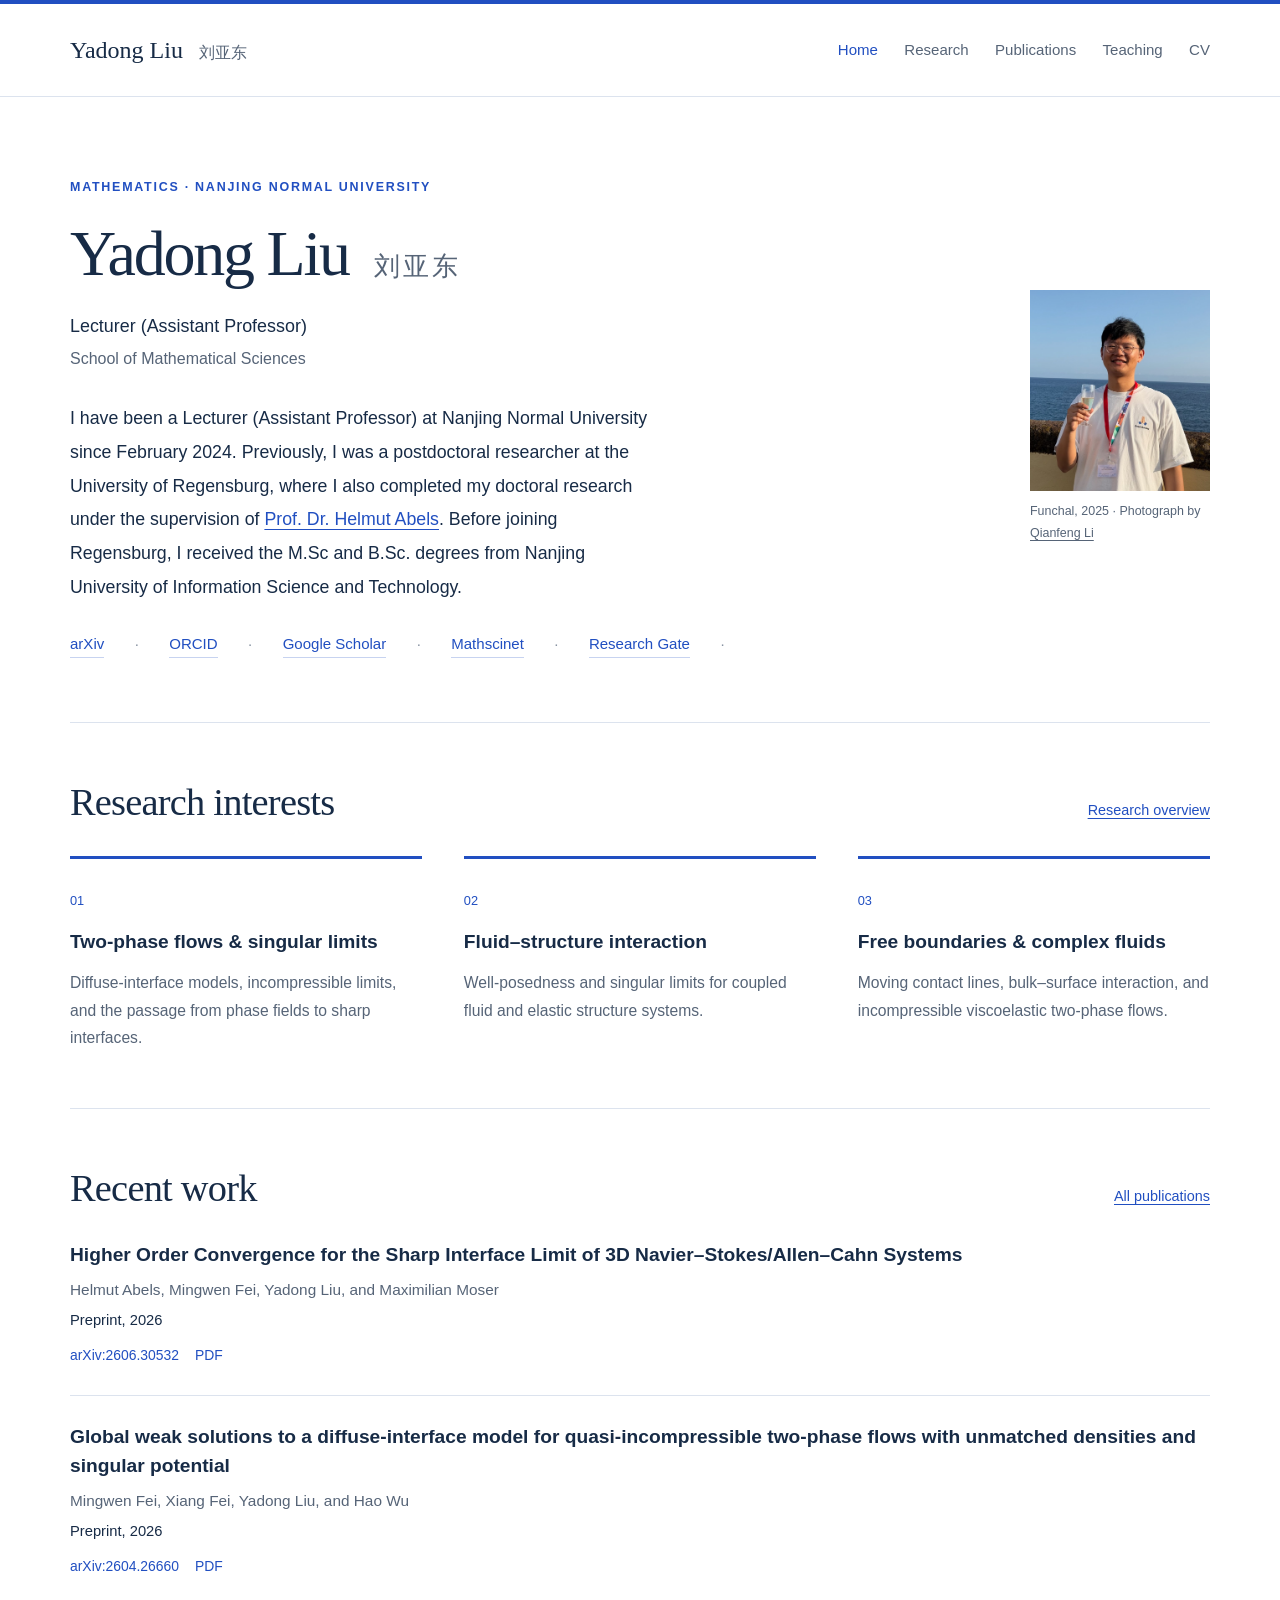
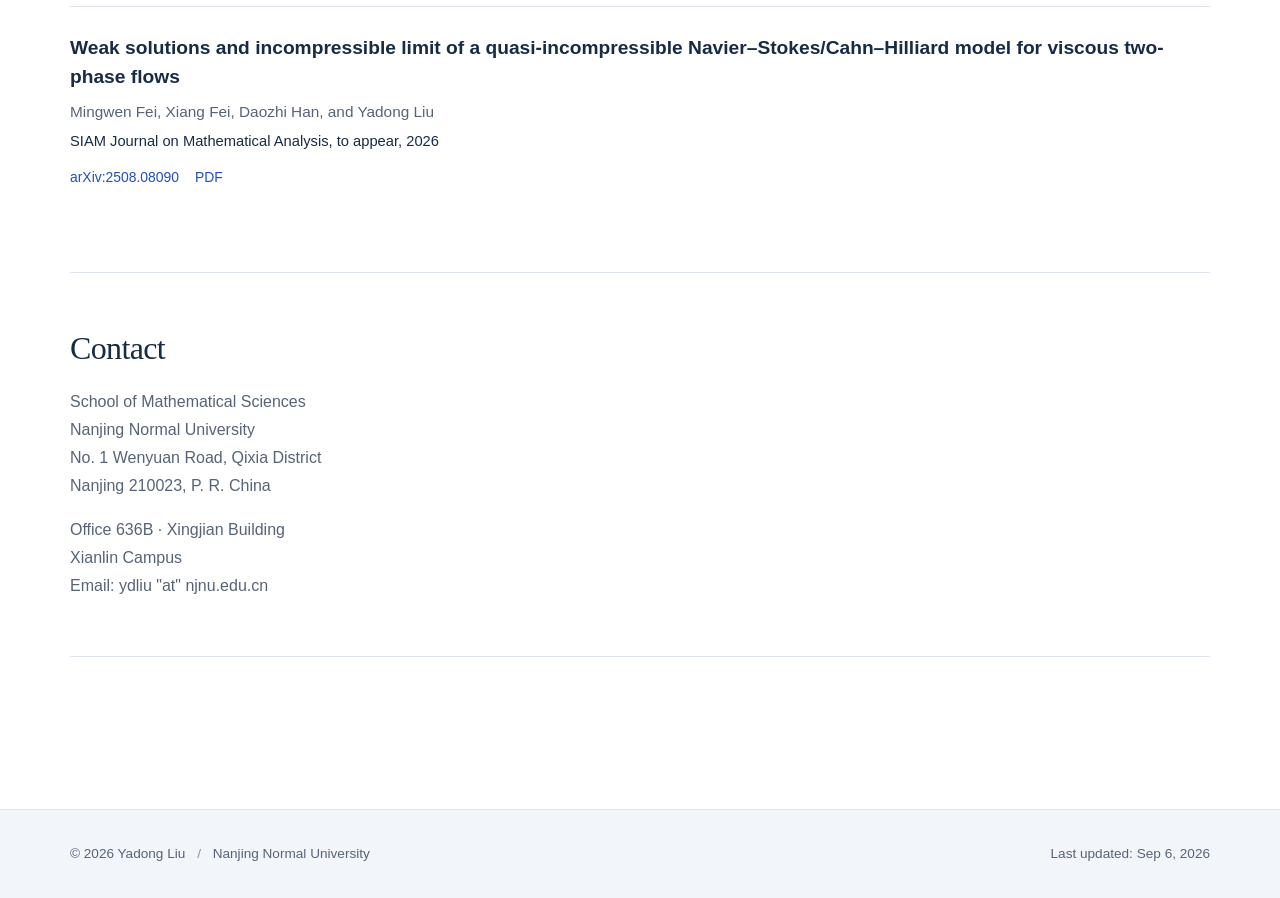
==== commit 1c556533: "Add files via upload" ====
--- a/index.html
+++ b/index.html
@@ -1,31 +1,243 @@
 <!doctype html>
 <html lang="en">
-<head>
-<meta charset="utf-8">
-<meta name="viewport" content="width=device-width, initial-scale=1">
-<meta name="color-scheme" content="light">
-<title>Mathematics &amp; Analysis of PDEs | Yadong Liu</title>
-<meta name="description" content="Yadong Liu, mathematician at Nanjing Normal University. Research in nonlinear PDEs, free boundary problems, two-phase flows, and fluid–structure interaction.">
-<meta name="author" content="Yadong Liu">
-<meta property="og:type" content="website">
-<meta property="og:title" content="Mathematics &amp; Analysis of PDEs | Yadong Liu">
-<meta property="og:description" content="Yadong Liu, mathematician at Nanjing Normal University. Research in nonlinear PDEs, free boundary problems, two-phase flows, and fluid–structure interaction.">
-<link rel="icon" href="assets/favicon.svg" type="image/svg+xml">
-<link rel="stylesheet" href="assets/style.css">
-<script src="assets/site.js" defer></script>
-<script type="application/ld+json">{"@context": "https://schema.org", "@type": "Person", "name": "Yadong Liu", "alternateName": "刘亚东", "jobTitle": "Lecturer (Assistant Professor)", "affiliation": {"@type": "CollegeOrUniversity", "name": "Nanjing Normal University"}, "email": "ydliu@njnu.edu.cn", "sameAs": ["https://orcid.org/0000-0003-3636-9523", "https://arxiv.org/a/liu_y_23.html"]}</script>
-</head>
-<body>
-<a class="skip-link" href="#main">Skip to content</a>
-<header class="site-header"><div class="container header-inner">
-<a href="index.html" class="brand">Yadong Liu <span lang="zh-Hans">刘亚东</span></a>
-<button class="menu-toggle" type="button" aria-controls="main-navigation" aria-expanded="false" hidden>Menu</button>
-<nav class="main-nav" id="main-navigation" aria-label="Main navigation"><a href="index.html" aria-current="page">Home</a><div class="nav-group"><a href="research/index.html">Research</a><div class="nav-submenu"><a href="research/two-phase-flows/index.html">Two-phase flows</a><a href="research/fluid-structure-interaction/index.html">Fluid–structure interaction</a><a href="research/free-boundaries-complex-fluids/index.html">Free boundaries &amp; complex fluids</a></div></div><a href="publications/index.html">Publications</a><a href="teaching/index.html">Teaching</a><a href="cv/index.html">CV</a><a href="contact/index.html">Contact</a></nav>
-</div></header>
-<main id="main" class="container" tabindex="-1"><section class="home-intro"><div><p class="eyebrow">Mathematics · Nanjing Normal University</p><h1>Yadong Liu <span class="name-chinese" lang="zh-Hans">刘亚东</span></h1><p class="position">Lecturer (Assistant Professor)</p><p class="affiliation">School of Mathematical Sciences</p><p class="intro-description">I study the analysis of nonlinear partial differential equations in continuum mechanics, with a focus on well-posedness and singular limits for fluid flows and evolving interfaces.</p><div class="inline-links"><a href="publications/index.html">Publications</a><a href="cv/index.html">Curriculum vitae</a><a href="mailto:ydliu@njnu.edu.cn">Email</a></div></div><figure class="portrait"><img src="assets/yadong-liu.jpg" alt="Yadong Liu in Funchal, 2025" width="860" height="959" fetchpriority="high"><figcaption>Funchal, 2025 · Photograph by Qianfeng Li</figcaption></figure></section>
-<section class="content-section" aria-labelledby="research-heading"><div class="section-heading"><h2 id="research-heading">Research interests</h2><a href="research/index.html">Research overview</a></div><div class="research-grid"><article class="research-item"><p class="index">01</p><h3><a href="research/two-phase-flows/index.html">Two-phase flows &amp; singular limits</a></h3><p>Diffuse-interface models, incompressible limits, and the passage from phase fields to sharp interfaces.</p></article><article class="research-item"><p class="index">02</p><h3><a href="research/fluid-structure-interaction/index.html">Fluid–structure interaction</a></h3><p>Well-posedness and singular limits for coupled fluid and elastic structure systems.</p></article><article class="research-item"><p class="index">03</p><h3><a href="research/free-boundaries-complex-fluids/index.html">Free boundaries &amp; complex fluids</a></h3><p>Moving contact lines, bulk–surface interaction, and incompressible viscoelastic two-phase flows.</p></article></div></section>
-<section class="content-section" aria-labelledby="recent-heading"><div class="section-heading"><h2 id="recent-heading">Recent work</h2><a href="publications/index.html">All publications</a></div><div class="recent-list"><article class="publication" id="paper-2606.30532"><h3><a href="https://arxiv.org/abs/2606.30532">Higher Order Convergence for the Sharp Interface Limit of 3D Navier–Stokes/Allen–Cahn Systems</a></h3><p class="authors">Helmut Abels, Mingwen Fei, Yadong Liu, and Maximilian Moser</p><p class="venue">Preprint, 2026</p><div class="paper-links"><a href="https://arxiv.org/abs/2606.30532">arXiv:2606.30532</a><a href="https://arxiv.org/pdf/2606.30532" aria-label="PDF of Higher Order Convergence for the Sharp Interface Limit of 3D Navier–Stokes/Allen–Cahn Systems">PDF</a></div></article><article class="publication" id="paper-2604.26660"><h3><a href="https://arxiv.org/abs/2604.26660">Global weak solutions to a diffuse-interface model for quasi-incompressible two-phase flows with unmatched densities and singular potential</a></h3><p class="authors">Mingwen Fei, Xiang Fei, Yadong Liu, and Hao Wu</p><p class="venue">Preprint, 2026</p><div class="paper-links"><a href="https://arxiv.org/abs/2604.26660">arXiv:2604.26660</a><a href="https://arxiv.org/pdf/2604.26660" aria-label="PDF of Global weak solutions to a diffuse-interface model for quasi-incompressible two-phase flows with unmatched densities and singular potential">PDF</a></div></article><article class="publication" id="paper-2508.08090"><h3><a href="https://arxiv.org/abs/2508.08090">Weak solutions and incompressible limit of a quasi-incompressible Navier–Stokes/Cahn–Hilliard model for viscous two-phase flows</a></h3><p class="authors">Mingwen Fei, Xiang Fei, Daozhi Han, and Yadong Liu</p><p class="venue">SIAM Journal on Mathematical Analysis, to appear, 2026</p><div class="paper-links"><a href="https://arxiv.org/abs/2508.08090">arXiv:2508.08090</a><a href="https://arxiv.org/pdf/2508.08090" aria-label="PDF of Weak solutions and incompressible limit of a quasi-incompressible Navier–Stokes/Cahn–Hilliard model for viscous two-phase flows">PDF</a></div></article></div></section>
-<section class="content-section home-bottom"><div><h2>About me</h2><p>I have been a Lecturer (Assistant Professor) at Nanjing Normal University since February 2024. Previously, I was a postdoctoral researcher at the University of Regensburg, where I also completed my doctoral research.</p><p>I received my M.Sc. and B.Sc. from Nanjing University of Information Science and Technology.</p><div class="inline-links"><a href="cv/index.html">Academic background</a></div></div><div><h2>Contact</h2><address class="contact-lines">School of Mathematical Sciences<br>Nanjing Normal University<br>No. 1 Wenyuan Road, Qixia District<br>Nanjing 210023, P. R. China</address><p class="office-note">Office 636B · Xingjian Building<br>Xianlin Campus</p><div class="inline-links"><a href="mailto:ydliu@njnu.edu.cn">ydliu@njnu.edu.cn</a></div></div></section></main>
-<footer class="site-footer"><div class="container footer-inner"><div>© 2026 Yadong Liu <span class="footer-divider">/</span> Nanjing Normal University</div><div><a href="https://arxiv.org/a/liu_y_23.html">arXiv</a> <span class="footer-divider">·</span> <a href="https://orcid.org/0000-0003-3636-9523">ORCID</a> <span class="footer-divider">·</span> <a href="mailto:ydliu@njnu.edu.cn">Email</a></div></div></footer>
-</body>
+  <head>
+    <meta charset="utf-8">
+    <meta name="viewport" content="width=device-width, initial-scale=1">
+    <meta name="color-scheme" content="light">
+    <title>Mathematics &amp; Analysis of PDEs | Yadong Liu</title>
+    <meta
+      name="description"
+      content="Yadong Liu, mathematician at Nanjing Normal University. Research in nonlinear PDEs, free boundary problems, two-phase flows, and fluid–structure interaction."
+    >
+    <meta name="author" content="Yadong Liu">
+    <meta property="og:type" content="website">
+    <meta property="og:title" content="Mathematics &amp; Analysis of PDEs | Yadong Liu">
+    <meta
+      property="og:description"
+      content="Yadong Liu, mathematician at Nanjing Normal University. Research in nonlinear PDEs, free boundary problems, two-phase flows, and fluid–structure interaction."
+    >
+    <link rel="icon" href="assets/favicon.svg" type="image/svg+xml">
+    <link rel="stylesheet" href="assets/style.css">
+    <script src="assets/site.js" defer></script>
+    <script type="application/ld+json">
+      {
+        "@context": "https://schema.org",
+        "@type": "Person",
+        "name": "Yadong Liu",
+        "alternateName": "刘亚东",
+        "jobTitle": "Lecturer (Assistant Professor)",
+        "affiliation": {
+          "@type": "CollegeOrUniversity",
+          "name": "Nanjing Normal University"
+        },
+        "email": "ydliu@njnu.edu.cn",
+        "sameAs": [
+          "https://orcid.org/0000-0003-3636-9523",
+          "https://arxiv.org/a/liu_y_23.html"
+        ]
+      }
+    </script>
+  </head>
+  <body>
+    <a class="skip-link" href="#main">Skip to content</a>
+
+    <!-- Shared header and navigation. -->
+    <header class="site-header">
+      <div class="container header-inner">
+        <a href="index.html" class="brand">Yadong Liu <span lang="zh-Hans">刘亚东</span></a>
+        <button
+          class="menu-toggle"
+          type="button"
+          aria-controls="main-navigation"
+          aria-expanded="false"
+          hidden
+        >
+          Menu
+        </button>
+        <nav class="main-nav" id="main-navigation" aria-label="Main navigation">
+          <a href="index.html" aria-current="page">Home</a>
+          <a href="research/index.html">Research</a>
+          <a href="publications/index.html">Publications</a>
+          <a href="teaching/index.html">Teaching</a>
+          <a href="cv/index.html">CV</a>
+        </nav>
+      </div>
+    </header>
+
+    <!-- Page content. -->
+    <main id="main" class="container" tabindex="-1">
+      <section class="home-intro">
+        <div>
+          <p class="eyebrow">Mathematics · Nanjing Normal University</p>
+          <h1>Yadong Liu <span class="name-chinese" lang="zh-Hans">刘亚东</span></h1>
+          <p class="position">Lecturer (Assistant Professor)</p>
+          <p class="affiliation">School of Mathematical Sciences</p>
+          <p class="intro-description">
+            I have been a Lecturer (Assistant Professor) at Nanjing Normal University since February 2024. Previously, I was a postdoctoral researcher at the University of Regensburg, where I also completed my doctoral research under the supervision of <a href="https://www.uni-regensburg.de/mathematik/prof-dr-helmut-abels" target="_blank">Prof. Dr. Helmut Abels</a>. Before joining Regensburg, I received the M.Sc and B.Sc. degrees from Nanjing University of Information Science and Technology.
+          </p>
+          <div class="inline-links">
+            <a href="https://arxiv.org/a/liu_y_23.html" target="_blank">arXiv</a>
+            <span class="footer-divider">·</span>
+            <a href="https://orcid.org/0000-0003-3636-9523" target="_blank">ORCID</a>
+            <span class="footer-divider">·</span>
+            <a href="https://scholar.google.com/citations?hl=en&user=s7woiOIAAAAJ&view_op=list_works&sortby=pubdate" target="_blank">Google Scholar</a>
+            <span class="footer-divider">·</span>
+            <a href="https://mathscinet.ams.org/mathscinet/author?authorId=1306594" target="_blank">Mathscinet</a>
+            <span class="footer-divider">·</span>
+            <a href="https://www.researchgate.net/profile/Yadong-Liu-4" target="_blank">Research Gate</a>
+            <span class="footer-divider">·</span>
+          </div>
+        </div>
+        <figure class="portrait">
+          <img
+            src="assets/yadong-liu.jpg"
+            alt="Yadong Liu in Funchal, 2025"
+            width="860"
+            height="959"
+            fetchpriority="high"
+          >
+          <figcaption>Funchal, 2025 · Photograph by <a href="https://www.researchgate.net/profile/Qianfeng-Li-2"> Qianfeng Li</a> </figcaption>
+        </figure>
+      </section>
+
+      <section class="content-section" aria-labelledby="research-heading">
+        <div class="section-heading">
+          <h2 id="research-heading">Research interests</h2>
+          <a href="research/index.html">Research overview</a>
+        </div>
+        <div class="research-grid">
+          <article class="research-item">
+            <p class="index">01</p>
+            <h3>
+              <a href="research/index.html#two-phase-flows">Two-phase flows &amp; singular limits</a>
+            </h3>
+            <p>
+              Diffuse-interface models, incompressible limits, and the passage from phase fields to sharp
+              interfaces.
+            </p>
+          </article>
+          <article class="research-item">
+            <p class="index">02</p>
+            <h3>
+              <a href="research/index.html#fluid-structure-interaction">Fluid–structure interaction</a>
+            </h3>
+            <p>
+              Well-posedness and singular limits for coupled fluid and elastic structure systems.
+            </p>
+          </article>
+          <article class="research-item">
+            <p class="index">03</p>
+            <h3>
+              <a href="research/index.html#free-boundaries-complex-fluids">
+                Free boundaries &amp; complex fluids
+              </a>
+            </h3>
+            <p>
+              Moving contact lines, bulk–surface interaction, and incompressible viscoelastic two-phase flows.
+            </p>
+          </article>
+        </div>
+      </section>
+
+      <section class="content-section" aria-labelledby="recent-heading">
+        <div class="section-heading">
+          <h2 id="recent-heading">Recent work</h2>
+          <a href="publications/index.html">All publications</a>
+        </div>
+        <div class="recent-list">
+          <article class="publication" id="paper-2606.30532">
+            <h3>
+              <a href="https://arxiv.org/abs/2606.30532">
+                Higher Order Convergence for the Sharp Interface Limit of 3D Navier–Stokes/Allen–Cahn Systems
+              </a>
+            </h3>
+            <p class="authors">Helmut Abels, Mingwen Fei, Yadong Liu, and Maximilian Moser</p>
+            <p class="venue">Preprint, 2026</p>
+            <div class="paper-links">
+
+              <a href="https://arxiv.org/abs/2606.30532">arXiv:2606.30532</a>
+              <a
+                href="https://arxiv.org/pdf/2606.30532"
+                aria-label="PDF of Higher Order Convergence for the Sharp Interface Limit of 3D Navier–Stokes/Allen–Cahn Systems"
+              >
+                PDF
+              </a>
+            </div>
+          </article>
+
+          <article class="publication" id="paper-2604.26660">
+            <h3>
+              <a href="https://arxiv.org/abs/2604.26660">
+                Global weak solutions to a diffuse-interface model for quasi-incompressible two-phase flows
+                with unmatched densities and singular potential
+              </a>
+            </h3>
+            <p class="authors">Mingwen Fei, Xiang Fei, Yadong Liu, and Hao Wu</p>
+            <p class="venue">Preprint, 2026</p>
+            <div class="paper-links">
+
+              <a href="https://arxiv.org/abs/2604.26660">arXiv:2604.26660</a>
+              <a
+                href="https://arxiv.org/pdf/2604.26660"
+                aria-label="PDF of Global weak solutions to a diffuse-interface model for quasi-incompressible two-phase flows with unmatched densities and singular potential"
+              >
+                PDF
+              </a>
+            </div>
+          </article>
+
+          <article class="publication" id="paper-2508.08090">
+            <h3>
+              <a href="https://arxiv.org/abs/2508.08090">
+                Weak solutions and incompressible limit of a quasi-incompressible Navier–Stokes/Cahn–Hilliard
+                model for viscous two-phase flows
+              </a>
+            </h3>
+            <p class="authors">Mingwen Fei, Xiang Fei, Daozhi Han, and Yadong Liu</p>
+            <p class="venue">SIAM Journal on Mathematical Analysis, to appear, 2026</p>
+            <div class="paper-links">
+
+              <a href="https://arxiv.org/abs/2508.08090">arXiv:2508.08090</a>
+              <a
+                href="https://arxiv.org/pdf/2508.08090"
+                aria-label="PDF of Weak solutions and incompressible limit of a quasi-incompressible Navier–Stokes/Cahn–Hilliard model for viscous two-phase flows"
+              >
+                PDF
+              </a>
+            </div>
+          </article>
+        </div>
+      </section>
+
+      <section class="content-section home-bottom">
+        <div>
+          <h2>Contact</h2>
+          <address class="contact-lines">
+            School of Mathematical Sciences<br>
+            Nanjing Normal University<br>
+            No. 1 Wenyuan Road, Qixia District<br>
+            Nanjing 210023, P. R. China
+          </address>
+          <p class="office-note">
+            Office 636B · Xingjian Building<br>
+            Xianlin Campus<br>
+            Email: ydliu "at" njnu.edu.cn
+          </p>
+        </div>
+      </section>
+      <section class="content-section home-bottom">
+    </main>
+
+    <!-- Shared footer. -->
+    <footer class="site-footer">
+      <div class="container footer-inner">
+        <div>
+          © 2026 Yadong Liu <span class="footer-divider">/</span> Nanjing Normal University
+        </div>
+        <div>
+          Last updated: Sep 6, 2026
+        </div>
+      </div>
+    </footer>
+  </body>
 </html>
--- a/assets/style.css
+++ b/assets/style.css
@@ -1,9 +1,988 @@
-:root{--ink:#172b46;--muted:#566477;--blue:#214fc1;--line:#dce3ee;--paper:#fff;--wash:#f2f5fa;--serif:Georgia,'Times New Roman','Noto Serif SC',serif;--sans:Inter,-apple-system,BlinkMacSystemFont,'Segoe UI',Arial,sans-serif}
-*{box-sizing:border-box}html{scroll-behavior:smooth;scroll-padding-top:7rem}body{margin:0;color:var(--ink);background:var(--paper);font-family:var(--sans);font-size:1rem;line-height:1.75;-webkit-font-smoothing:antialiased}a{color:var(--blue);text-underline-offset:.22em}a:hover{text-decoration-thickness:2px}a:focus-visible,button:focus-visible,summary:focus-visible{outline:3px solid var(--blue);outline-offset:5px}img{display:block;max-width:100%}h1,h2,h3,p{margin:0}h1,h2,h3{line-height:1.2}h1,h2{font-family:var(--serif);font-weight:400}h1{font-size:clamp(2.7rem,5vw,4.6rem);letter-spacing:-.035em}h2{font-size:clamp(1.9rem,3vw,2.6rem);letter-spacing:-.02em}h3{font-size:1.2rem;line-height:1.5;font-weight:600}p+p{margin-top:1rem}.container{width:min(1140px,calc(100% - 6rem));margin-inline:auto}.skip-link{position:absolute;left:1rem;top:-5rem;background:var(--ink);color:white;padding:.5rem 1rem;z-index:20}.skip-link:focus{top:1rem}.site-header{border-top:4px solid var(--blue);border-bottom:1px solid var(--line);background:white}.header-inner{display:flex;align-items:center;justify-content:space-between;min-height:92px;gap:2rem}.brand{color:var(--ink);font-family:var(--serif);font-size:1.5rem;text-decoration:none;white-space:nowrap}.brand span{font-size:1rem;color:var(--muted);margin-left:.65rem}.main-nav{display:flex;align-items:center;gap:1.65rem}.main-nav>a,.nav-group>a{color:var(--muted);text-decoration:none;font-size:.94rem;padding:1.8rem 0}.main-nav [aria-current=page],.main-nav [data-active=true]{color:var(--blue)}.nav-group{position:relative}.nav-submenu{display:none;position:absolute;top:calc(100% + 1.3rem);left:-1rem;z-index:10;min-width:235px;padding:.55rem;background:white;box-shadow:0 12px 35px #162c4620;border:1px solid var(--line)}.nav-submenu::before{content:'';position:absolute;top:-1.5rem;left:0;width:100%;height:1.5rem}.nav-group:hover .nav-submenu,.nav-group:focus-within .nav-submenu{display:block}.nav-submenu a{display:block;padding:.5rem .65rem;font-size:.88rem;color:var(--ink);text-decoration:none}.nav-submenu a:hover,.nav-submenu a:focus{background:var(--wash);color:var(--blue)}.menu-toggle{display:none}.eyebrow{text-transform:uppercase;letter-spacing:.14em;font-size:.78rem;color:var(--blue);font-weight:600;margin-bottom:1.1rem}.home-intro{display:grid;grid-template-columns:minmax(0,1.15fr) minmax(0,.85fr);gap:5rem;padding:5rem 0 4rem;align-items:center}.name-chinese{font-size:1.65rem;letter-spacing:.12em;color:var(--muted);margin-left:.7rem;white-space:nowrap}.position{font-size:1.12rem;margin-top:1.1rem;color:var(--ink)}.affiliation{color:var(--muted);font-size:1rem;margin-top:.2rem}.intro-description{margin-top:1.8rem;max-width:580px;font-size:1.11rem;line-height:1.9}.inline-links{display:flex;gap:1.4rem;flex-wrap:wrap;margin-top:1.65rem;font-size:.94rem}.inline-links a{text-decoration:none;border-bottom:1px solid #214fc140}.portrait{margin:0}.portrait img{width:100%;aspect-ratio:1.09;object-fit:cover;object-position:center 44%}.portrait figcaption{font-size:.78rem;color:var(--muted);margin-top:.65rem}.portrait figcaption a{color:inherit}.content-section{padding:3.5rem 0;border-top:1px solid var(--line)}.section-heading{display:flex;justify-content:space-between;align-items:baseline;gap:1.5rem;margin-bottom:1.9rem}.section-heading>a{font-size:.9rem;white-space:nowrap}.research-grid{display:grid;grid-template-columns:repeat(3,1fr);gap:2.6rem}.research-item{border-top:3px solid var(--blue);padding-top:1.2rem}.research-item h3 a{color:var(--ink);text-decoration:none}.research-item h3 a:hover{color:var(--blue)}.research-item p{color:var(--muted);font-size:.98rem;margin-top:.75rem}.research-item .index{color:var(--blue);font-size:.8rem;margin-bottom:1rem}.publication{padding:1.7rem 0;border-top:1px solid var(--line)}.publication:first-child{border-top:0;padding-top:0}.publication h3 a{color:var(--ink);text-decoration:none}.publication h3 a:hover{color:var(--blue)}.publication .authors{color:var(--muted);margin-top:.45rem;font-size:.96rem}.publication .venue{font-size:.92rem;margin-top:.25rem}.publication .paper-links{display:flex;flex-wrap:wrap;gap:1rem;margin-top:.6rem;font-size:.87rem}.paper-links a{text-decoration:none}.home-bottom{display:grid;grid-template-columns:1.4fr 1fr;gap:5rem}.home-bottom h2{font-size:2rem;margin-bottom:1.3rem}.home-bottom p{color:var(--muted)}.contact-lines{font-style:normal;color:var(--muted)}.site-footer{padding:2rem 0;background:var(--wash);border-top:1px solid var(--line);margin-top:2.5rem}.footer-inner{display:flex;justify-content:space-between;align-items:center;gap:2rem;font-size:.85rem;color:var(--muted)}.footer-inner a{color:var(--muted)}
-@media(max-width:980px){.container{width:calc(100% - 3rem)}.header-inner{gap:1rem}.main-nav{gap:1.1rem}.home-intro{gap:2.5rem;padding-top:3.5rem}.name-chinese{display:block;margin:1rem 0 0}.research-grid{gap:1.5rem}.brand span{display:none}}
-@media(max-width:700px){.container{width:calc(100% - 2.5rem)}.header-inner{min-height:76px;flex-wrap:wrap}.brand{font-size:1.45rem}.menu-toggle{display:block;font:inherit;font-size:.9rem;background:transparent;border:1px solid var(--line);border-radius:3px;color:var(--ink);padding:.45rem .8rem}.main-nav{width:100%;display:flex;flex-wrap:wrap;gap:0;align-items:flex-start;padding-bottom:1rem}.main-nav>a,.nav-group{width:50%}.main-nav>a,.nav-group>a{display:block;padding:.55rem 0}.js .main-nav{display:none}.js .main-nav.is-open{display:flex}.nav-submenu{position:static;box-shadow:none;border:0;padding:0;min-width:0}.nav-group:hover .nav-submenu{display:none}.nav-group:focus-within .nav-submenu{display:block}.nav-submenu a{font-size:.84rem;padding:.25rem 0}.home-intro{grid-template-columns:1fr;gap:2rem;padding:2.8rem 0}.home-intro .portrait{max-width:460px;width:100%}.portrait img{aspect-ratio:1.22}.name-chinese{display:inline-block;font-size:1.3rem;margin-left:.5rem}.intro-description{font-size:1.05rem}.research-grid,.home-bottom{grid-template-columns:1fr;gap:1.9rem}.content-section{padding:2.5rem 0}.section-heading{align-items:flex-start;flex-wrap:wrap;gap:.6rem}.footer-inner{align-items:flex-start;flex-direction:column;gap:.5rem}.publication h3{font-size:1.1rem}}
-@media(prefers-reduced-motion:reduce){html{scroll-behavior:auto}}
-.page-heading{padding:2.5rem 0 3.3rem;max-width:960px}.breadcrumbs{display:flex;flex-wrap:wrap;gap:.6rem;font-size:.85rem;color:var(--muted);margin-bottom:2.4rem;line-height:1.6}.breadcrumbs a{color:var(--muted);text-decoration:none}.breadcrumbs a:hover{color:var(--blue)}.breadcrumbs [aria-current=page]{color:var(--ink)}.page-heading h1{font-size:clamp(2.5rem,4.5vw,3.9rem)}.page-intro{margin-top:1.3rem;font-size:1.12rem;color:var(--muted);max-width:780px;line-height:1.85}.prose{max-width:800px}.prose h2{margin-bottom:1.4rem}.prose h3{margin:1.5rem 0 .65rem}.prose p{color:var(--muted);font-size:1.02rem;line-height:1.9}.reading-layout,.publication-layout{display:grid;grid-template-columns:220px minmax(0,1fr);gap:3.5rem;border-top:1px solid var(--line);padding-top:2.8rem}.section-nav{align-self:start;position:sticky;top:2rem;font-size:.91rem}.section-nav>p{font-size:.76rem;letter-spacing:.12em;text-transform:uppercase;color:var(--muted);margin-bottom:1rem}.section-nav a{display:block;padding:.55rem .9rem;border-left:2px solid var(--line);color:var(--muted);text-decoration:none;line-height:1.5}.section-nav a:hover,.section-nav a[aria-current=page]{color:var(--blue);background:var(--wash);border-color:var(--blue)}.sidebar-rule{height:1rem}.topic-overview{padding-bottom:2rem}.topic-questions{margin:1.4rem 0 0;padding-left:1.3rem;color:var(--muted)}.topic-questions li{margin:.6rem 0;padding-left:.25rem}.publication-section{margin-bottom:3.5rem;scroll-margin-top:2rem}.publication-section>.section-heading{padding-bottom:1.15rem;border-bottom:1px solid var(--line);margin-bottom:1.5rem}.section-meta{color:var(--muted);font-size:.85rem}.publication-layout .publication h3{font-size:1.15rem}.timeline-row{display:grid;grid-template-columns:220px minmax(0,1fr);gap:2.2rem;padding:1.6rem 0;border-top:1px solid var(--line)}.timeline-row:first-child{border:0;padding-top:0}.timeline-date{font-size:.91rem;color:var(--muted);padding-top:.2rem;font-variant-numeric:tabular-nums}.timeline-row p{color:var(--muted);margin-top:.3rem}.timeline-row .row-note{font-size:.92rem;margin-top:.5rem}.course+.course{margin-top:1.1rem}.course p a{color:var(--muted)}.cv-download{margin:-1.8rem 0 2.6rem}.button-link{display:inline-block;background:var(--blue);color:white;padding:.6rem 1rem;text-decoration:none;font-size:.92rem}.button-link:hover{background:#163e9f}.cv-section{padding-bottom:3rem;scroll-margin-top:2rem}.cv-section .timeline-row{grid-template-columns:180px minmax(0,1fr);gap:1.6rem}.cv-section+.cv-section{border-top:1px solid var(--line);padding-top:2.8rem}.contact-grid{display:grid;grid-template-columns:1.3fr 1fr;gap:6rem}.email-large{font-family:var(--serif);font-size:clamp(1.7rem,3vw,2.4rem);text-decoration:none;overflow-wrap:anywhere}.contact-block{margin-top:2.4rem}.contact-block h2{font-size:1.7rem;margin-bottom:1rem}.contact-block p,.contact-block address{font-style:normal;color:var(--muted)}.contact-profiles{padding:2rem 2.3rem;background:var(--wash);align-self:start;border-top:3px solid var(--blue)}.contact-profiles h2{font-size:1.8rem;margin-bottom:1.6rem}.profile-link{display:block;text-decoration:none;padding:1rem 0;border-top:1px solid var(--line)}.profile-link span{font-weight:600;font-size:1rem}.profile-link small{display:block;color:var(--muted);font-size:.85rem;margin-top:.1rem}.office-note{margin-top:1rem}.footer-divider{padding:0 .5rem;color:#8893a2}main:focus{outline:none}[hidden]{display:none!important}
-@media(max-width:980px){.reading-layout,.publication-layout{grid-template-columns:170px minmax(0,1fr);gap:2rem}.cv-section .timeline-row{grid-template-columns:1fr;gap:.6rem}.contact-grid{gap:3rem}.timeline-row{grid-template-columns:170px minmax(0,1fr)}}
-@media(max-width:700px){.page-heading{padding:1.7rem 0 2.5rem}.breadcrumbs{margin-bottom:1.7rem;font-size:.81rem}.page-intro{font-size:1.05rem}.reading-layout,.publication-layout{grid-template-columns:1fr;gap:2rem;padding-top:1.8rem}.section-nav{position:static;display:flex;flex-wrap:wrap;gap:.3rem .6rem}.section-nav>p{width:100%;margin-bottom:.5rem}.section-nav a{padding:.35rem .6rem;font-size:.86rem}.sidebar-rule{display:none}.timeline-row,.cv-section .timeline-row{grid-template-columns:1fr;gap:.65rem}.contact-grid{grid-template-columns:1fr;gap:2.4rem}.contact-profiles{padding:1.7rem}.publication-section{margin-bottom:2.5rem}.cv-download{margin-top:-1.2rem}.nav-group:focus-within .nav-submenu{display:none}.js .main-nav.is-open .nav-submenu{display:block;padding:0 0 .5rem .65rem;border-left:1px solid var(--line)}.js .main-nav.is-open .nav-submenu a{font-size:.84rem;padding:.25rem 0}}
-@media print{.site-header,.site-footer,.section-nav,.skip-link,.inline-links,.paper-links,.cv-download{display:none}.container{width:100%}.page-heading{padding:1rem 0}.breadcrumbs{display:none}.reading-layout,.publication-layout{display:block;border:0;padding:0}.home-intro{padding:1rem 0;gap:2rem}.portrait{max-width:220px}.publication,.timeline-row,.research-item{break-inside:avoid}a{color:inherit;text-decoration:none}h1{font-size:30pt}h2{font-size:22pt}body{font-size:11pt}.contact-profiles{background:none}.cv-section{padding-bottom:1rem}.publication-section{margin-bottom:1.5rem}}
+/* Colors and typefaces */
+:root {
+  --ink: #172b46;
+  --muted: #566477;
+  --blue: #214fc1;
+  --line: #dce3ee;
+  --paper: #fff;
+  --wash: #f2f5fa;
+  --serif: Georgia,'Times New Roman','Noto Serif SC',serif;
+  --sans: Inter,-apple-system,BlinkMacSystemFont,'Segoe UI',Arial,sans-serif;
+}
+
+/* Base elements and accessible focus styles */
+* {
+  box-sizing: border-box;
+}
+
+html {
+  scroll-behavior: smooth;
+  scroll-padding-top: 7rem;
+}
+
+body {
+  margin: 0;
+  color: var(--ink);
+  background: var(--paper);
+  font-family: var(--sans);
+  font-size: 1rem;
+  line-height: 1.75;
+  -webkit-font-smoothing: antialiased;
+}
+
+a {
+  color: var(--blue);
+  text-underline-offset: .22em;
+}
+
+a:hover {
+  text-decoration-thickness: 2px;
+}
+
+a:focus-visible,
+button:focus-visible,
+summary:focus-visible {
+  outline: 3px solid var(--blue);
+  outline-offset: 5px;
+}
+
+img {
+  display: block;
+  max-width: 100%;
+}
+
+h1,
+h2,
+h3,
+p {
+  margin: 0;
+}
+
+h1,
+h2,
+h3 {
+  line-height: 1.2;
+}
+
+h1,
+h2 {
+  font-family: var(--serif);
+  font-weight: 400;
+}
+
+h1 {
+  font-size: clamp(2.7rem,5vw,4.6rem);
+  letter-spacing: -.035em;
+}
+
+h2 {
+  font-size: clamp(1.9rem,3vw,2.6rem);
+  letter-spacing: -.02em;
+}
+
+h3 {
+  font-size: 1.2rem;
+  line-height: 1.5;
+  font-weight: 600;
+}
+
+p+p {
+  margin-top: 1rem;
+}
+
+.container {
+  width: min(1140px,calc(100% - 6rem));
+  margin-inline: auto;
+}
+
+.skip-link {
+  position: absolute;
+  left: 1rem;
+  top: -5rem;
+  background: var(--ink);
+  color: white;
+  padding: .5rem 1rem;
+  z-index: 20;
+}
+
+.skip-link:focus {
+  top: 1rem;
+}
+
+/* Header and primary navigation */
+.site-header {
+  border-top: 4px solid var(--blue);
+  border-bottom: 1px solid var(--line);
+  background: white;
+}
+
+.header-inner {
+  display: flex;
+  align-items: center;
+  justify-content: space-between;
+  min-height: 92px;
+  gap: 2rem;
+}
+
+.brand {
+  color: var(--ink);
+  font-family: var(--serif);
+  font-size: 1.5rem;
+  text-decoration: none;
+  white-space: nowrap;
+}
+
+.brand span {
+  font-size: 1rem;
+  color: var(--muted);
+  margin-left: .65rem;
+}
+
+.main-nav {
+  display: flex;
+  align-items: center;
+  gap: 1.65rem;
+}
+
+.main-nav>a {
+  color: var(--muted);
+  text-decoration: none;
+  font-size: .94rem;
+  padding: 1.8rem 0;
+}
+
+.main-nav [aria-current=page],
+.main-nav [data-active=true] {
+  color: var(--blue);
+}
+
+.menu-toggle {
+  display: none;
+}
+
+/* Home introduction and small portrait */
+.eyebrow {
+  text-transform: uppercase;
+  letter-spacing: .14em;
+  font-size: .78rem;
+  color: var(--blue);
+  font-weight: 600;
+  margin-bottom: 1.1rem;
+}
+
+.home-intro {
+  display: grid;
+  grid-template-columns: minmax(0,1fr) 180px;
+  gap: 3rem;
+  padding: 5rem 0 4rem;
+  align-items: center;
+}
+
+.name-chinese {
+  font-size: 1.65rem;
+  letter-spacing: .12em;
+  color: var(--muted);
+  margin-left: .7rem;
+  white-space: nowrap;
+}
+
+.position {
+  font-size: 1.12rem;
+  margin-top: 1.1rem;
+  color: var(--ink);
+}
+
+.affiliation {
+  color: var(--muted);
+  font-size: 1rem;
+  margin-top: .2rem;
+}
+
+.intro-description {
+  margin-top: 1.8rem;
+  max-width: 580px;
+  font-size: 1.11rem;
+  line-height: 1.9;
+}
+
+.inline-links {
+  display: flex;
+  gap: 1.4rem;
+  flex-wrap: wrap;
+  margin-top: 1.65rem;
+  font-size: .94rem;
+}
+
+.inline-links a {
+  text-decoration: none;
+  border-bottom: 1px solid #214fc140;
+}
+
+.portrait {
+  margin: 0;
+  width: 180px;
+  max-width: 100%;
+}
+
+.portrait img {
+  width: 100%;
+  height: auto;
+  aspect-ratio: 860 / 959;
+  object-fit: cover;
+  object-position: center 44%;
+}
+
+.portrait figcaption {
+  font-size: .78rem;
+  color: var(--muted);
+  margin-top: .65rem;
+}
+
+.portrait figcaption a {
+  color: inherit;
+}
+
+/* Research cards and publication entries */
+.content-section {
+  padding: 3.5rem 0;
+  border-top: 1px solid var(--line);
+}
+
+.section-heading {
+  display: flex;
+  justify-content: space-between;
+  align-items: baseline;
+  gap: 1.5rem;
+  margin-bottom: 1.9rem;
+}
+
+.section-heading>a {
+  font-size: .9rem;
+  white-space: nowrap;
+}
+
+.research-grid {
+  display: grid;
+  grid-template-columns: repeat(3,1fr);
+  gap: 2.6rem;
+}
+
+.research-item {
+  border-top: 3px solid var(--blue);
+  padding-top: 1.2rem;
+}
+
+.research-item h3 a {
+  color: var(--ink);
+  text-decoration: none;
+}
+
+.research-item h3 a:hover {
+  color: var(--blue);
+}
+
+.research-item p {
+  color: var(--muted);
+  font-size: .98rem;
+  margin-top: .75rem;
+}
+
+.research-item .index {
+  color: var(--blue);
+  font-size: .8rem;
+  margin-bottom: 1rem;
+}
+
+.publication {
+  padding: 1.7rem 0;
+  border-top: 1px solid var(--line);
+}
+
+.publication:first-child {
+  border-top: 0;
+  padding-top: 0;
+}
+
+.publication h3 a {
+  color: var(--ink);
+  text-decoration: none;
+}
+
+.publication h3 a:hover {
+  color: var(--blue);
+}
+
+.publication .authors {
+  color: var(--muted);
+  margin-top: .45rem;
+  font-size: .96rem;
+}
+
+.publication .venue {
+  font-size: .92rem;
+  margin-top: .25rem;
+}
+
+.publication .paper-links {
+  display: flex;
+  flex-wrap: wrap;
+  gap: 1rem;
+  margin-top: .6rem;
+  font-size: .87rem;
+}
+
+.paper-links a {
+  text-decoration: none;
+}
+
+.home-bottom {
+  display: grid;
+  grid-template-columns: 1.4fr 1fr;
+  gap: 5rem;
+}
+
+.home-bottom h2 {
+  font-size: 2rem;
+  margin-bottom: 1.3rem;
+}
+
+.home-bottom p {
+  color: var(--muted);
+}
+
+.contact-lines {
+  font-style: normal;
+  color: var(--muted);
+}
+
+/* Shared footer */
+.site-footer {
+  padding: 2rem 0;
+  background: var(--wash);
+  border-top: 1px solid var(--line);
+  margin-top: 2.5rem;
+}
+
+.footer-inner {
+  display: flex;
+  justify-content: space-between;
+  align-items: center;
+  gap: 2rem;
+  font-size: .85rem;
+  color: var(--muted);
+}
+
+.footer-inner a {
+  color: var(--muted);
+}
+
+/* Tablet layouts */
+@media (max-width: 980px) {
+  .container {
+    width: calc(100% - 3rem);
+  }
+
+  .header-inner {
+    gap: 1rem;
+  }
+
+  .main-nav {
+    gap: 1.1rem;
+  }
+
+  .home-intro {
+    gap: 2.5rem;
+    padding-top: 3.5rem;
+  }
+
+  .name-chinese {
+    display: block;
+    margin: 1rem 0 0;
+  }
+
+  .research-grid {
+    gap: 1.5rem;
+  }
+
+  .brand span {
+    display: none;
+  }
+
+}
+
+/* Mobile layouts */
+@media (max-width: 700px) {
+  .container {
+    width: calc(100% - 2.5rem);
+  }
+
+  .header-inner {
+    min-height: 76px;
+    flex-wrap: wrap;
+  }
+
+  .brand {
+    font-size: 1.45rem;
+  }
+
+  .menu-toggle {
+    display: block;
+    font: inherit;
+    font-size: .9rem;
+    background: transparent;
+    border: 1px solid var(--line);
+    border-radius: 3px;
+    color: var(--ink);
+    padding: .45rem .8rem;
+  }
+
+  .main-nav {
+    width: 100%;
+    display: flex;
+    flex-wrap: wrap;
+    gap: 0;
+    align-items: flex-start;
+    padding-bottom: 1rem;
+  }
+
+  .main-nav>a {
+    width: 50%;
+  }
+
+  .main-nav>a {
+    display: block;
+    padding: .55rem 0;
+  }
+
+  .js .main-nav {
+    display: none;
+  }
+
+  .js .main-nav.is-open {
+    display: flex;
+  }
+
+  .home-intro {
+    grid-template-columns: 1fr;
+    gap: 2rem;
+    padding: 2.8rem 0;
+  }
+
+  .home-intro .portrait {
+    max-width: 180px;
+    width: 100%;
+  }
+
+  .name-chinese {
+    display: inline-block;
+    font-size: 1.3rem;
+    margin-left: .5rem;
+  }
+
+  .intro-description {
+    font-size: 1.05rem;
+  }
+
+  .research-grid,
+  .home-bottom {
+    grid-template-columns: 1fr;
+    gap: 1.9rem;
+  }
+
+  /* Research cards and publication entries */
+.content-section {
+    padding: 2.5rem 0;
+  }
+
+  .section-heading {
+    align-items: flex-start;
+    flex-wrap: wrap;
+    gap: .6rem;
+  }
+
+  .footer-inner {
+    align-items: flex-start;
+    flex-direction: column;
+    gap: .5rem;
+  }
+
+  .publication h3 {
+    font-size: 1.1rem;
+  }
+
+}
+
+/* Reduced motion preference */
+@media (prefers-reduced-motion: reduce) {
+  html {
+    scroll-behavior: auto;
+  }
+
+}
+
+/* Interior pages and section navigation */
+.page-heading {
+  padding: 2.5rem 0 3.3rem;
+  max-width: 960px;
+}
+
+.breadcrumbs {
+  display: flex;
+  flex-wrap: wrap;
+  gap: .6rem;
+  font-size: .85rem;
+  color: var(--muted);
+  margin-bottom: 2.4rem;
+  line-height: 1.6;
+}
+
+.breadcrumbs a {
+  color: var(--muted);
+  text-decoration: none;
+}
+
+.breadcrumbs a:hover {
+  color: var(--blue);
+}
+
+.breadcrumbs [aria-current=page] {
+  color: var(--ink);
+}
+
+.page-heading h1 {
+  font-size: clamp(2.5rem,4.5vw,3.9rem);
+}
+
+.page-intro {
+  margin-top: 1.3rem;
+  font-size: 1.12rem;
+  color: var(--muted);
+  max-width: 780px;
+  line-height: 1.85;
+}
+
+.prose {
+  max-width: 800px;
+}
+
+.prose h2 {
+  margin-bottom: 1.4rem;
+}
+
+.prose h3 {
+  margin: 1.5rem 0 .65rem;
+}
+
+.prose p {
+  color: var(--muted);
+  font-size: 1.02rem;
+  line-height: 1.9;
+}
+
+.reading-layout,
+.publication-layout {
+  display: grid;
+  grid-template-columns: 220px minmax(0,1fr);
+  gap: 3.5rem;
+  border-top: 1px solid var(--line);
+  padding-top: 2.8rem;
+}
+
+.section-nav {
+  align-self: start;
+  position: sticky;
+  top: 2rem;
+  font-size: .91rem;
+}
+
+.section-nav>p {
+  font-size: .76rem;
+  letter-spacing: .12em;
+  text-transform: uppercase;
+  color: var(--muted);
+  margin-bottom: 1rem;
+}
+
+.section-nav a {
+  display: block;
+  padding: .55rem .9rem;
+  border-left: 2px solid var(--line);
+  color: var(--muted);
+  text-decoration: none;
+  line-height: 1.5;
+}
+
+.section-nav a:hover,
+.section-nav a[aria-current=page] {
+  color: var(--blue);
+  background: var(--wash);
+  border-color: var(--blue);
+}
+
+.sidebar-rule {
+  height: 1rem;
+}
+
+.topic-overview {
+  padding-bottom: 2rem;
+}
+
+.research-links {
+  margin-top: -1rem;
+  margin-bottom: 2.5rem;
+}
+
+.topic-questions {
+  margin: 1.4rem 0 0;
+  padding-left: 1.3rem;
+  color: var(--muted);
+}
+
+.topic-questions li {
+  margin: .6rem 0;
+  padding-left: .25rem;
+}
+
+.publication-section {
+  margin-bottom: 3.5rem;
+  scroll-margin-top: 2rem;
+}
+
+.publication-section>.section-heading {
+  padding-bottom: 1.15rem;
+  border-bottom: 1px solid var(--line);
+  margin-bottom: 1.5rem;
+}
+
+.section-meta {
+  color: var(--muted);
+  font-size: .85rem;
+}
+
+.publication-layout .publication h3 {
+  font-size: 1.15rem;
+}
+
+/* Teaching and CV timelines */
+.timeline-row {
+  display: grid;
+  grid-template-columns: 220px minmax(0,1fr);
+  gap: 2.2rem;
+  padding: 1.6rem 0;
+  border-top: 1px solid var(--line);
+}
+
+.timeline-row:first-child {
+  border: 0;
+  padding-top: 0;
+}
+
+.timeline-date {
+  font-size: .91rem;
+  color: var(--muted);
+  padding-top: .2rem;
+  font-variant-numeric: tabular-nums;
+}
+
+.timeline-row p {
+  color: var(--muted);
+  margin-top: .3rem;
+}
+
+.timeline-row .row-note {
+  font-size: .92rem;
+  margin-top: .5rem;
+}
+
+.course+.course {
+  margin-top: 1.1rem;
+}
+
+.course p a {
+  color: var(--muted);
+}
+
+.cv-download {
+  margin: -1.8rem 0 2.6rem;
+}
+
+.button-link {
+  display: inline-block;
+  background: var(--blue);
+  color: white;
+  padding: .6rem 1rem;
+  text-decoration: none;
+  font-size: .92rem;
+}
+
+.button-link:hover {
+  background: #163e9f;
+}
+
+.cv-section {
+  padding-bottom: 3rem;
+  scroll-margin-top: 2rem;
+}
+
+.cv-section /* Teaching and CV timelines */
+.timeline-row {
+  grid-template-columns: 180px minmax(0,1fr);
+  gap: 1.6rem;
+}
+
+.cv-section+.cv-section {
+  border-top: 1px solid var(--line);
+  padding-top: 2.8rem;
+}
+
+/* Contact page */
+.contact-grid {
+  display: grid;
+  grid-template-columns: 1.3fr 1fr;
+  gap: 6rem;
+}
+
+.email-large {
+  font-family: var(--serif);
+  font-size: clamp(1.7rem,3vw,2.4rem);
+  text-decoration: none;
+  overflow-wrap: anywhere;
+}
+
+.contact-block {
+  margin-top: 2.4rem;
+}
+
+.contact-block h2 {
+  font-size: 1.7rem;
+  margin-bottom: 1rem;
+}
+
+.contact-block p,
+.contact-block address {
+  font-style: normal;
+  color: var(--muted);
+}
+
+.contact-profiles {
+  padding: 2rem 2.3rem;
+  background: var(--wash);
+  align-self: start;
+  border-top: 3px solid var(--blue);
+}
+
+.contact-profiles h2 {
+  font-size: 1.8rem;
+  margin-bottom: 1.6rem;
+}
+
+.profile-link {
+  display: block;
+  text-decoration: none;
+  padding: 1rem 0;
+  border-top: 1px solid var(--line);
+}
+
+.profile-link span {
+  font-weight: 600;
+  font-size: 1rem;
+}
+
+.profile-link small {
+  display: block;
+  color: var(--muted);
+  font-size: .85rem;
+  margin-top: .1rem;
+}
+
+.office-note {
+  margin-top: 1rem;
+}
+
+.footer-divider {
+  padding: 0 .5rem;
+  color: #8893a2;
+}
+
+main:focus {
+  outline: none;
+}
+
+[hidden] {
+  display: none!important;
+}
+
+/* Tablet layouts */
+@media (max-width: 980px) {
+  .reading-layout,
+  .publication-layout {
+    grid-template-columns: 170px minmax(0,1fr);
+    gap: 2rem;
+  }
+
+  .cv-section /* Teaching and CV timelines */
+.timeline-row {
+    grid-template-columns: 1fr;
+    gap: .6rem;
+  }
+
+  /* Contact page */
+.contact-grid {
+    gap: 3rem;
+  }
+
+  /* Teaching and CV timelines */
+.timeline-row {
+    grid-template-columns: 170px minmax(0,1fr);
+  }
+
+}
+
+/* Mobile layouts */
+@media (max-width: 700px) {
+  /* Interior pages and section navigation */
+.page-heading {
+    padding: 1.7rem 0 2.5rem;
+  }
+
+  .breadcrumbs {
+    margin-bottom: 1.7rem;
+    font-size: .81rem;
+  }
+
+  .page-intro {
+    font-size: 1.05rem;
+  }
+
+  .reading-layout,
+  .publication-layout {
+    grid-template-columns: 1fr;
+    gap: 2rem;
+    padding-top: 1.8rem;
+  }
+
+  .section-nav {
+    position: static;
+    display: flex;
+    flex-wrap: wrap;
+    gap: .3rem .6rem;
+  }
+
+  .section-nav>p {
+    width: 100%;
+    margin-bottom: .5rem;
+  }
+
+  .section-nav a {
+    padding: .35rem .6rem;
+    font-size: .86rem;
+  }
+
+  .sidebar-rule {
+    display: none;
+  }
+
+  .timeline-row,
+  .cv-section /* Teaching and CV timelines */
+.timeline-row {
+    grid-template-columns: 1fr;
+    gap: .65rem;
+  }
+
+  /* Contact page */
+.contact-grid {
+    grid-template-columns: 1fr;
+    gap: 2.4rem;
+  }
+
+  .contact-profiles {
+    padding: 1.7rem;
+  }
+
+  .publication-section {
+    margin-bottom: 2.5rem;
+  }
+
+  .cv-download {
+    margin-top: -1.2rem;
+  }
+
+}
+
+/* Printing */
+@media print {
+  .site-header,
+  .site-footer,
+  .section-nav,
+  .skip-link,
+  .inline-links,
+  .paper-links,
+  .cv-download {
+    display: none;
+  }
+
+  .container {
+    width: 100%;
+  }
+
+  /* Interior pages and section navigation */
+.page-heading {
+    padding: 1rem 0;
+  }
+
+  .breadcrumbs {
+    display: none;
+  }
+
+  .reading-layout,
+  .publication-layout {
+    display: block;
+    border: 0;
+    padding: 0;
+  }
+
+  .home-intro {
+    padding: 1rem 0;
+    gap: 2rem;
+  }
+
+  .portrait {
+    max-width: 180px;
+  }
+
+  .publication,
+  .timeline-row,
+  .research-item {
+    break-inside: avoid;
+  }
+
+  a {
+    color: inherit;
+    text-decoration: none;
+  }
+
+  h1 {
+    font-size: 30pt;
+  }
+
+  h2 {
+    font-size: 22pt;
+  }
+
+  body {
+    font-size: 11pt;
+  }
+
+  .contact-profiles {
+    background: none;
+  }
+
+  .cv-section {
+    padding-bottom: 1rem;
+  }
+
+  .publication-section {
+    margin-bottom: 1.5rem;
+  }
+
+}
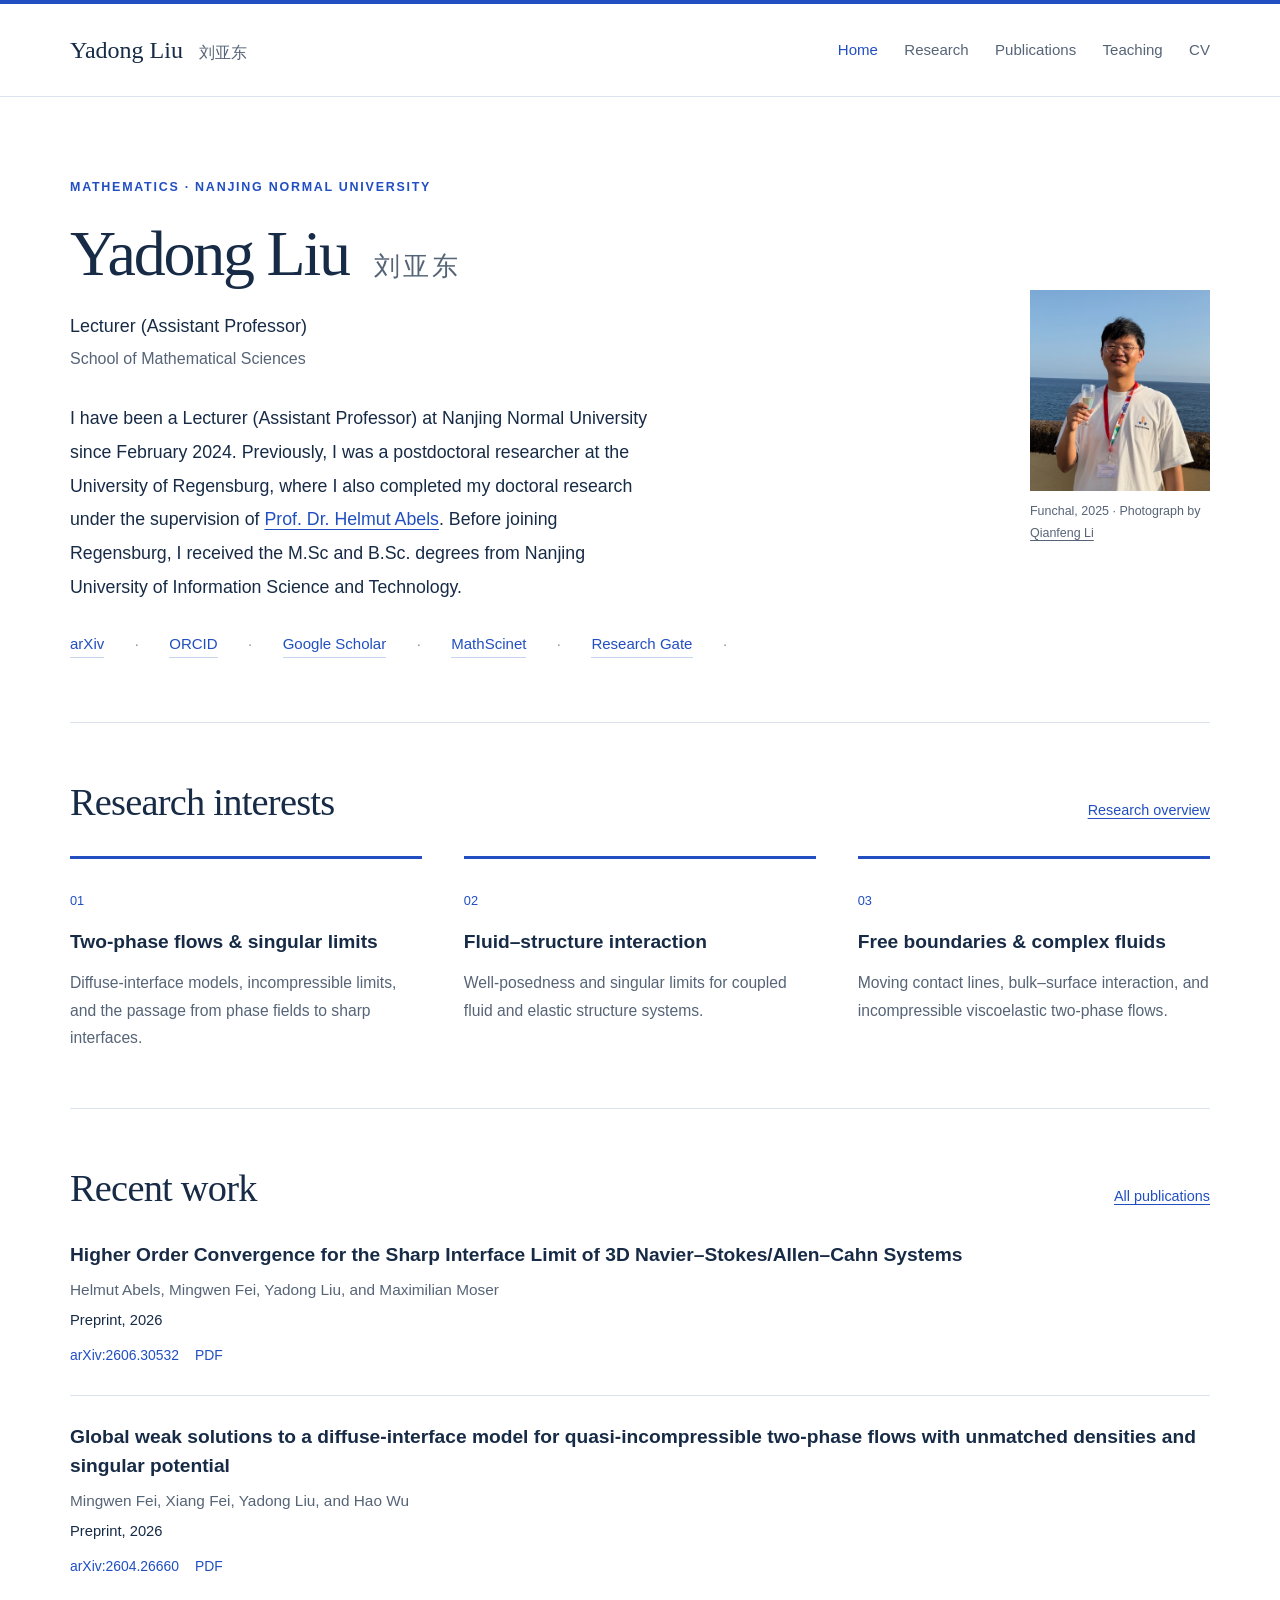
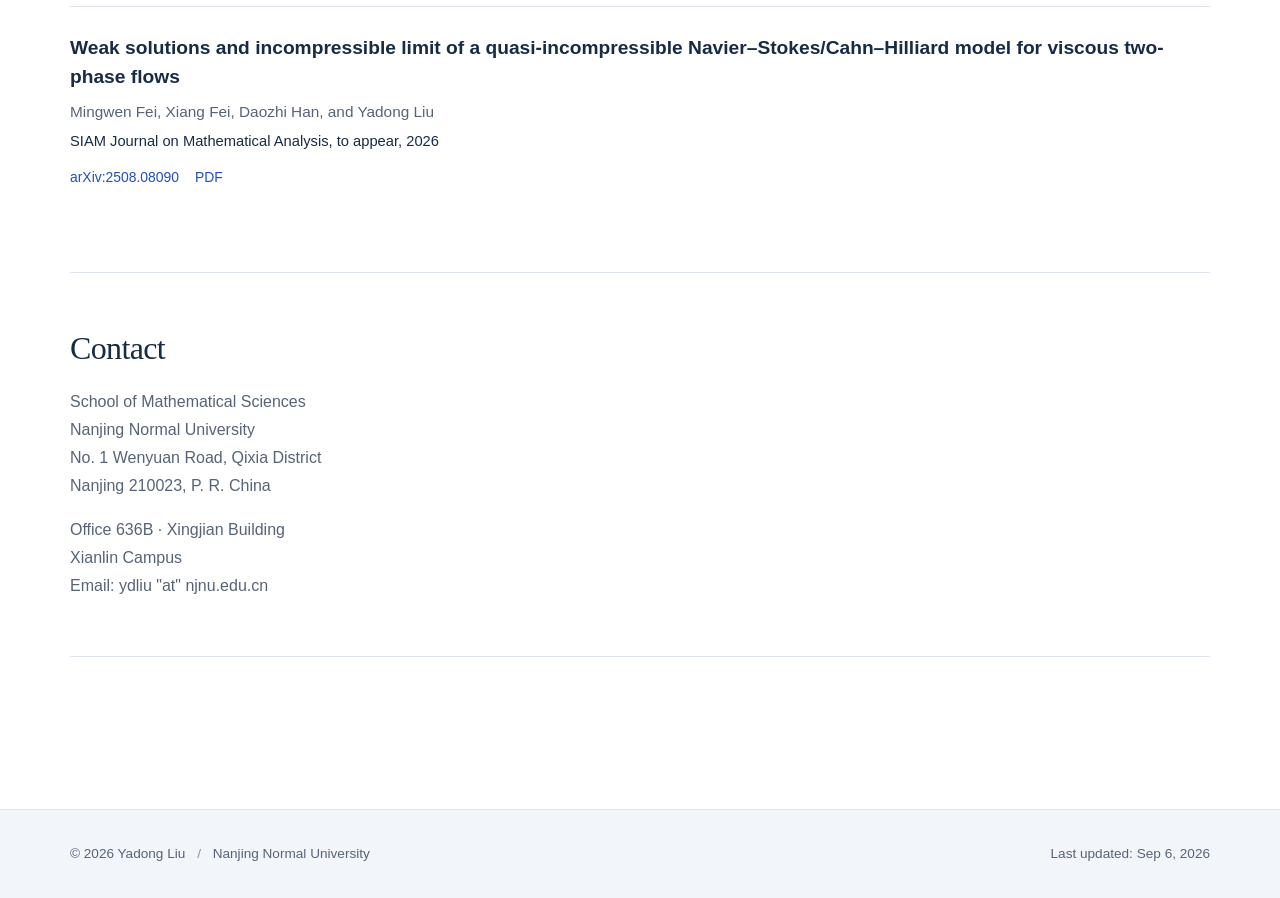
==== commit 37f3c9e3: "Update index.html" ====
--- a/index.html
+++ b/index.html
@@ -82,7 +82,7 @@
             <span class="footer-divider">·</span>
             <a href="https://scholar.google.com/citations?hl=en&user=s7woiOIAAAAJ&view_op=list_works&sortby=pubdate" target="_blank">Google Scholar</a>
             <span class="footer-divider">·</span>
-            <a href="https://mathscinet.ams.org/mathscinet/author?authorId=1306594" target="_blank">Mathscinet</a>
+            <a href="https://mathscinet.ams.org/mathscinet/author?authorId=1306594" target="_blank">MathScinet</a>
             <span class="footer-divider">·</span>
             <a href="https://www.researchgate.net/profile/Yadong-Liu-4" target="_blank">Research Gate</a>
             <span class="footer-divider">·</span>
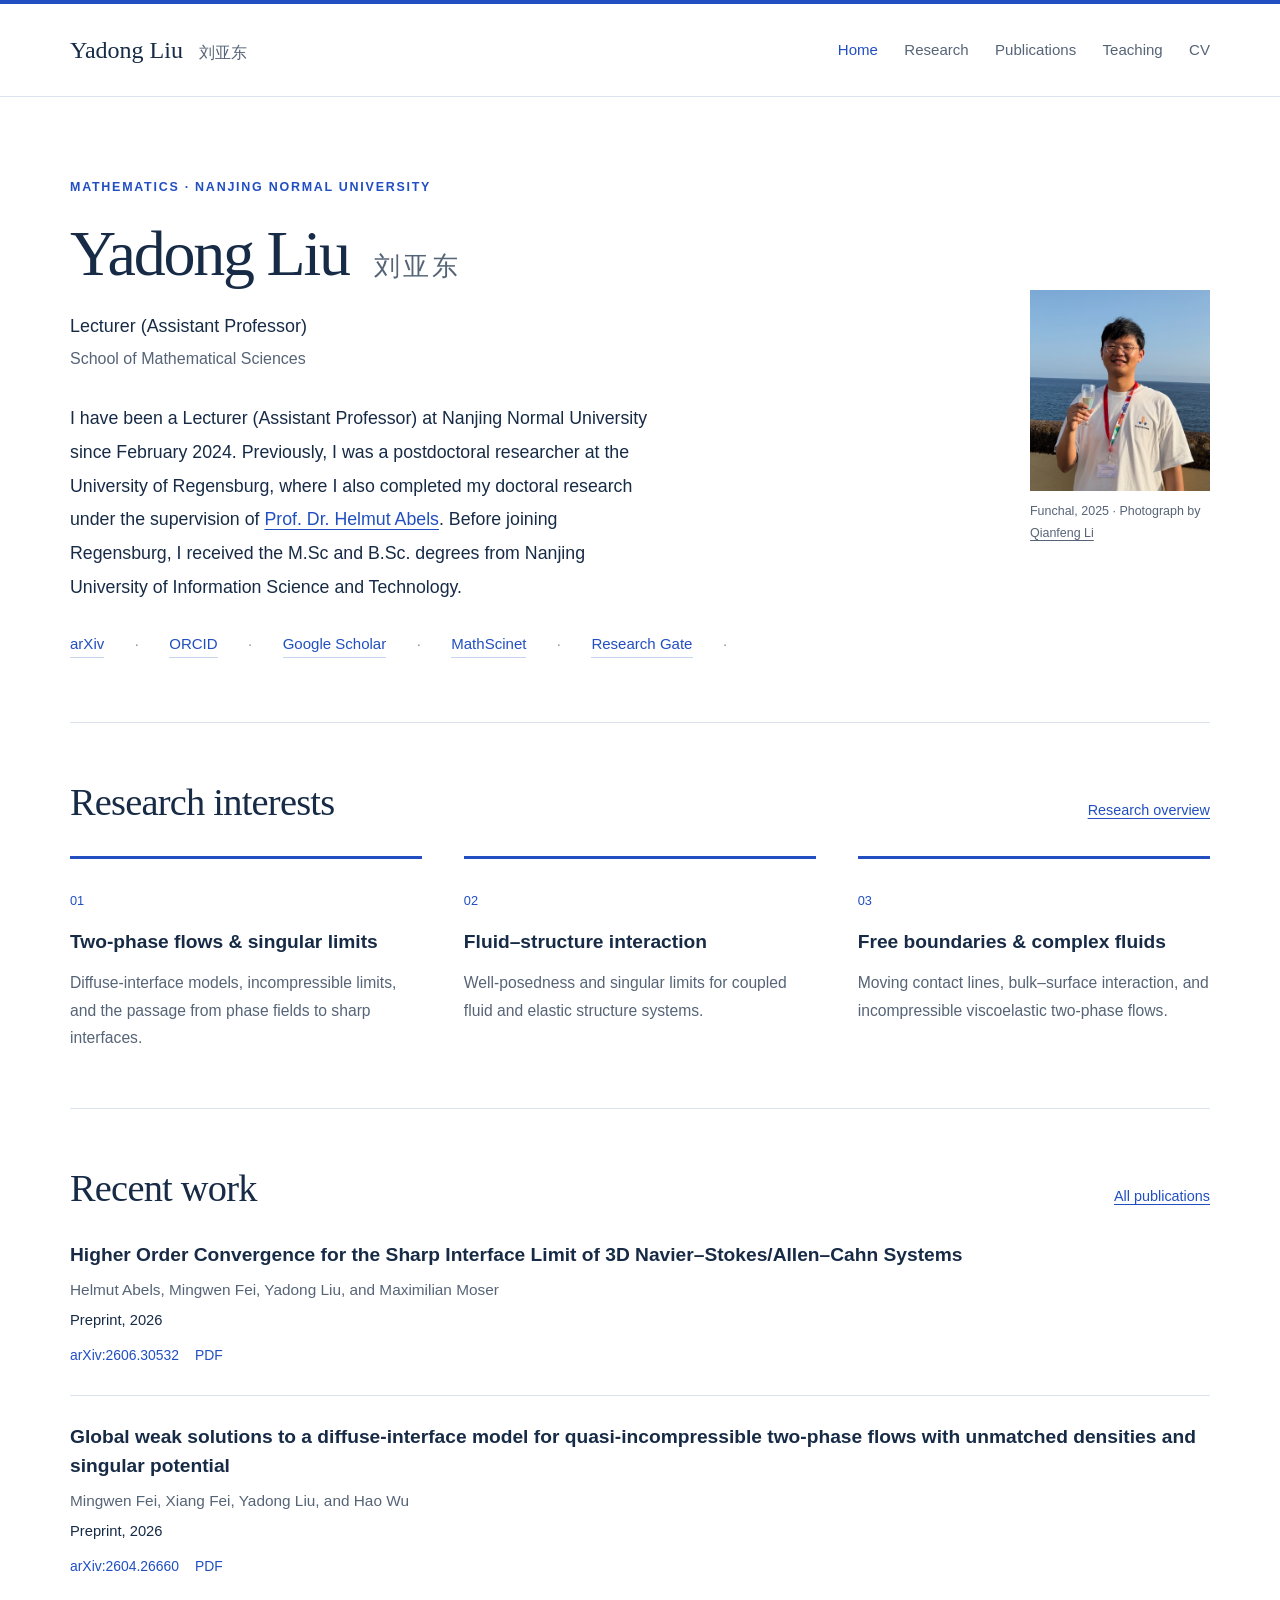
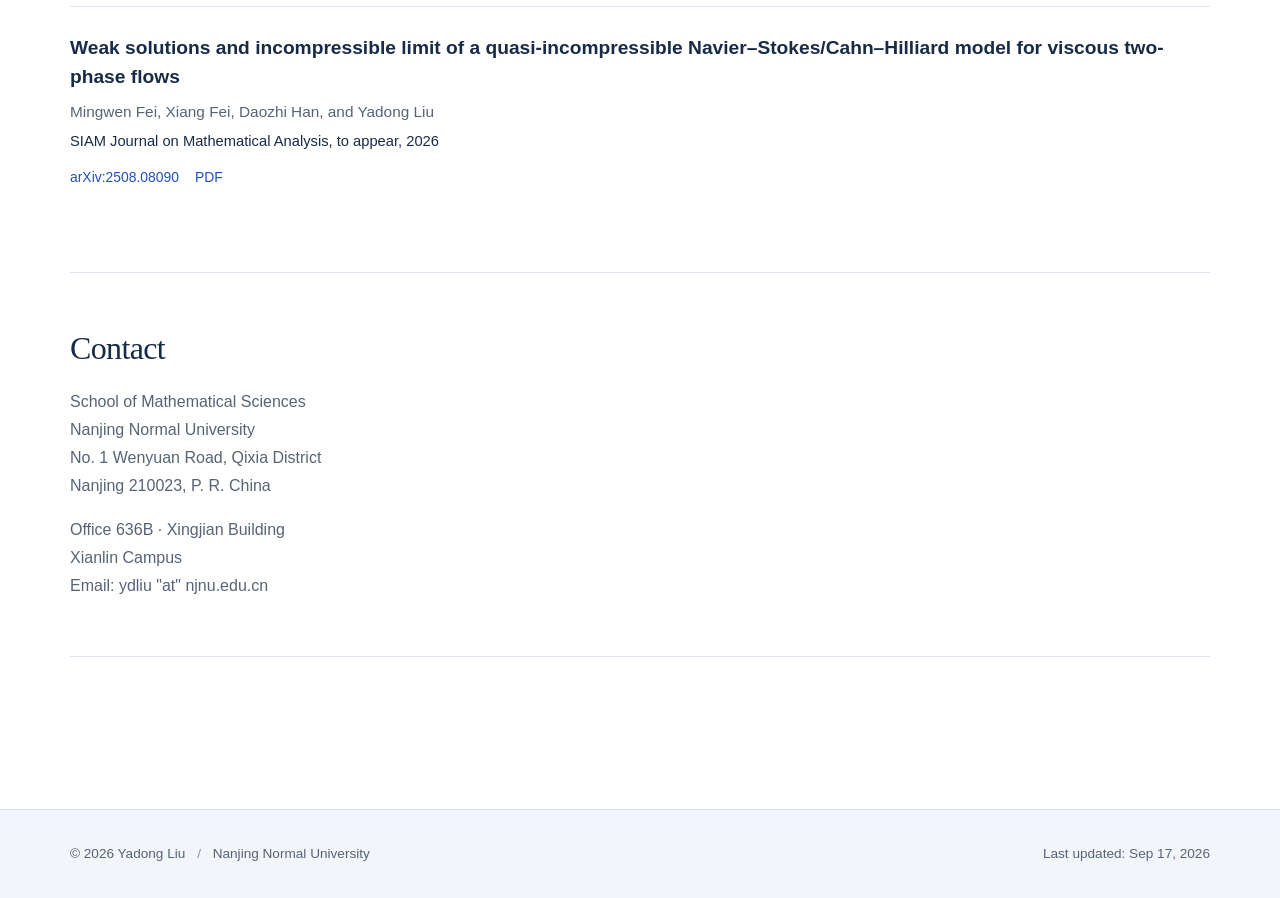
==== commit d4348fad: "Update index.html" ====
--- a/index.html
+++ b/index.html
@@ -235,7 +235,7 @@
           © 2026 Yadong Liu <span class="footer-divider">/</span> Nanjing Normal University
         </div>
         <div>
-          Last updated: Sep 6, 2026
+          Last updated: Sep 17, 2026
         </div>
       </div>
     </footer>
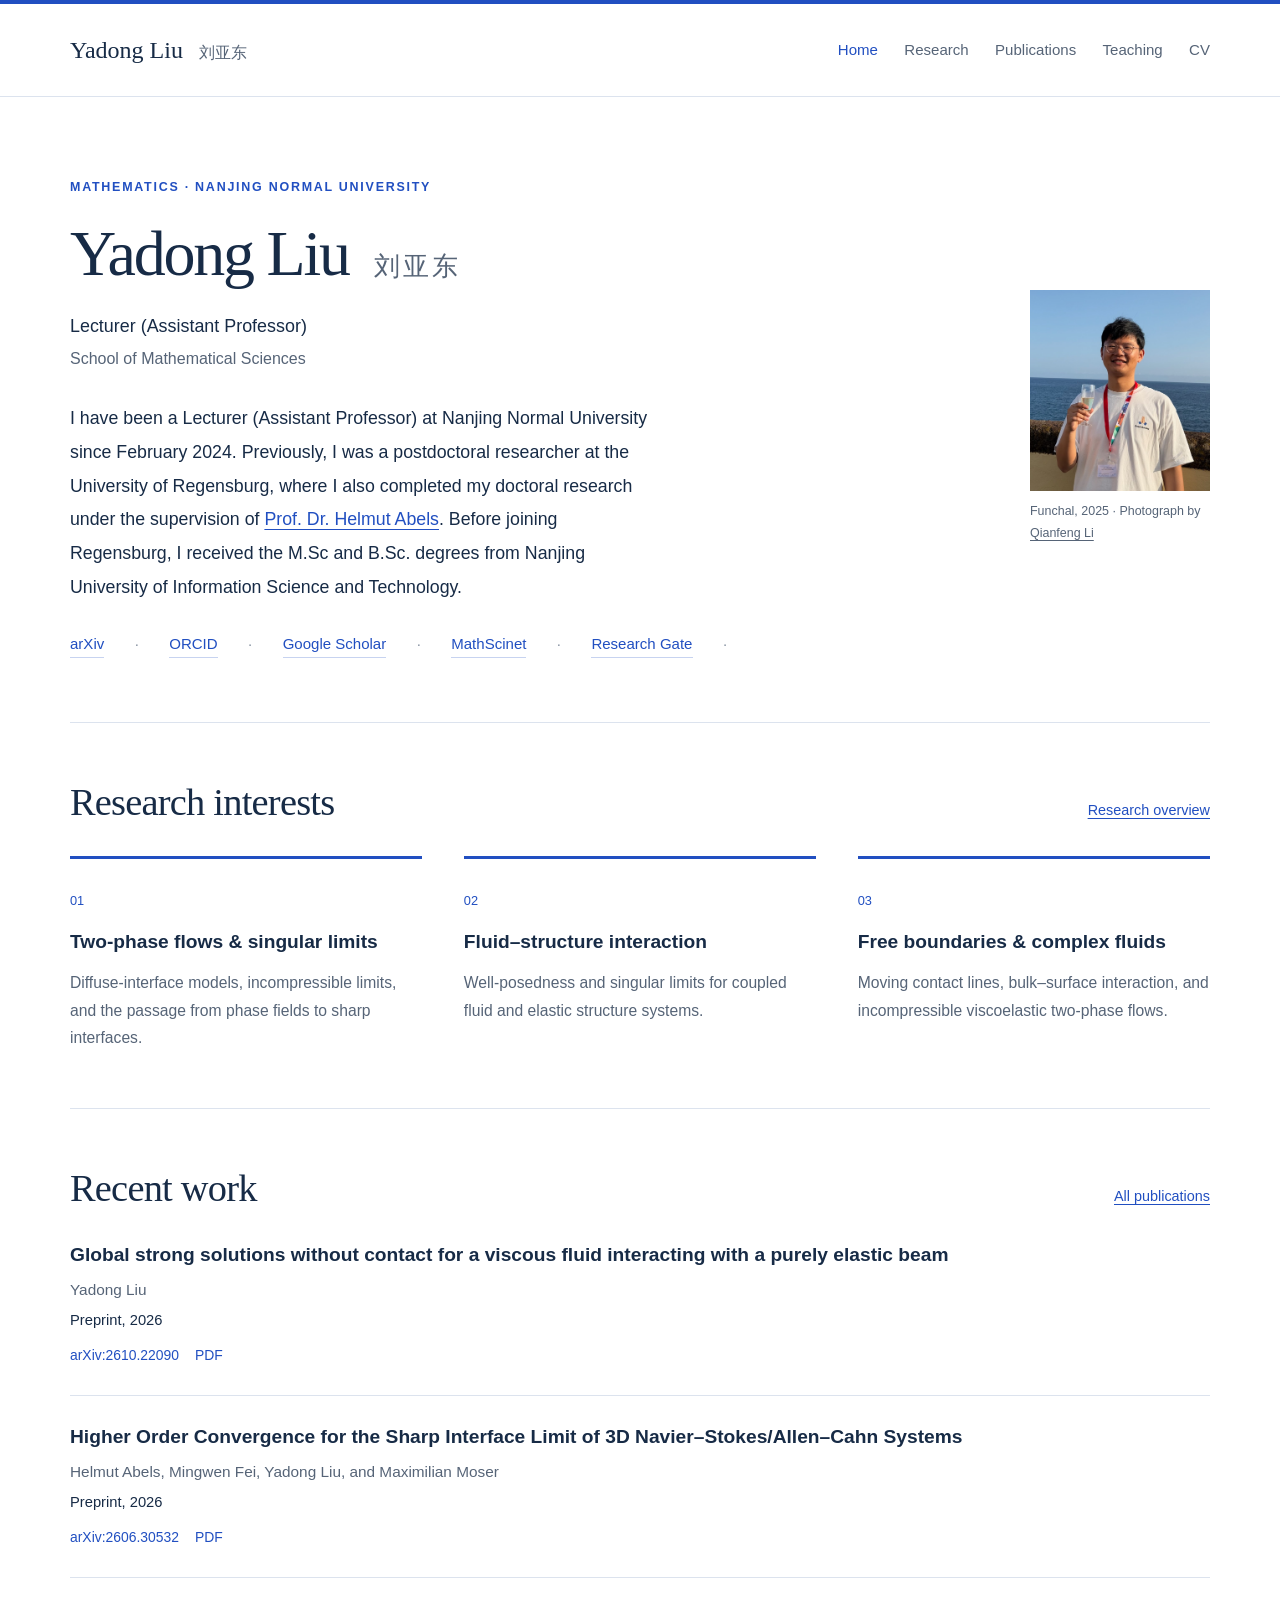
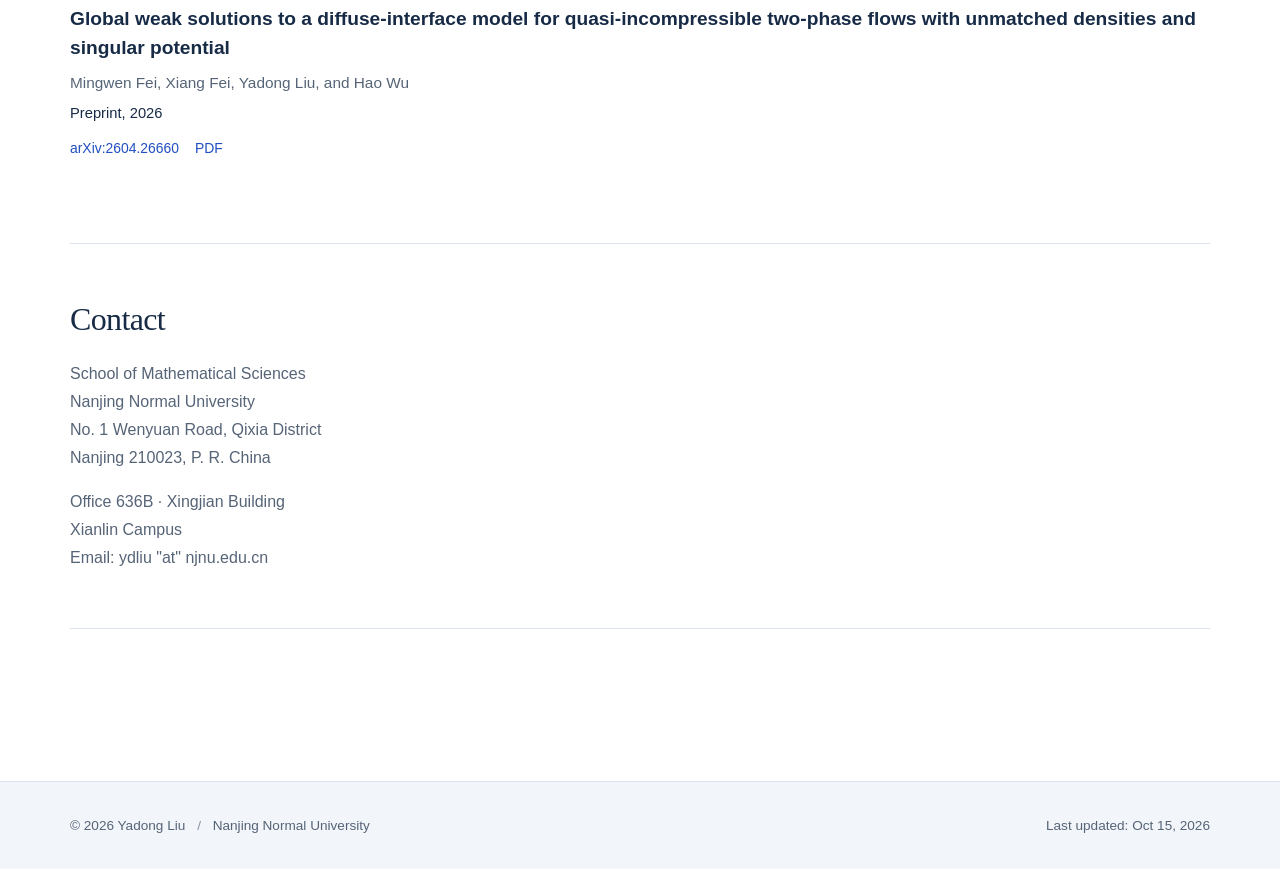
==== commit e0d1e907: "Add arXiv preprint 2610.22090 to publications and recent work" ====
--- a/index.html
+++ b/index.html
@@ -145,6 +145,27 @@
           <a href="publications/index.html">All publications</a>
         </div>
         <div class="recent-list">
+          <article class="publication" id="paper-2610.22090">
+            <h3>
+              <a href="https://arxiv.org/abs/2610.22090">
+                Global strong solutions without contact for a viscous fluid interacting with a purely
+                elastic beam
+              </a>
+            </h3>
+            <p class="authors">Yadong Liu</p>
+            <p class="venue">Preprint, 2026</p>
+            <div class="paper-links">
+
+              <a href="https://arxiv.org/abs/2610.22090">arXiv:2610.22090</a>
+              <a
+                href="https://arxiv.org/pdf/2610.22090"
+                aria-label="PDF of Global strong solutions without contact for a viscous fluid interacting with a purely elastic beam"
+              >
+                PDF
+              </a>
+            </div>
+          </article>
+
           <article class="publication" id="paper-2606.30532">
             <h3>
               <a href="https://arxiv.org/abs/2606.30532">
@@ -180,27 +201,6 @@
               <a
                 href="https://arxiv.org/pdf/2604.26660"
                 aria-label="PDF of Global weak solutions to a diffuse-interface model for quasi-incompressible two-phase flows with unmatched densities and singular potential"
-              >
-                PDF
-              </a>
-            </div>
-          </article>
-
-          <article class="publication" id="paper-2508.08090">
-            <h3>
-              <a href="https://arxiv.org/abs/2508.08090">
-                Weak solutions and incompressible limit of a quasi-incompressible Navier–Stokes/Cahn–Hilliard
-                model for viscous two-phase flows
-              </a>
-            </h3>
-            <p class="authors">Mingwen Fei, Xiang Fei, Daozhi Han, and Yadong Liu</p>
-            <p class="venue">SIAM Journal on Mathematical Analysis, to appear, 2026</p>
-            <div class="paper-links">
-
-              <a href="https://arxiv.org/abs/2508.08090">arXiv:2508.08090</a>
-              <a
-                href="https://arxiv.org/pdf/2508.08090"
-                aria-label="PDF of Weak solutions and incompressible limit of a quasi-incompressible Navier–Stokes/Cahn–Hilliard model for viscous two-phase flows"
               >
                 PDF
               </a>
@@ -235,7 +235,7 @@
           © 2026 Yadong Liu <span class="footer-divider">/</span> Nanjing Normal University
         </div>
         <div>
-          Last updated: Sep 17, 2026
+          Last updated: Oct 15, 2026
         </div>
       </div>
     </footer>
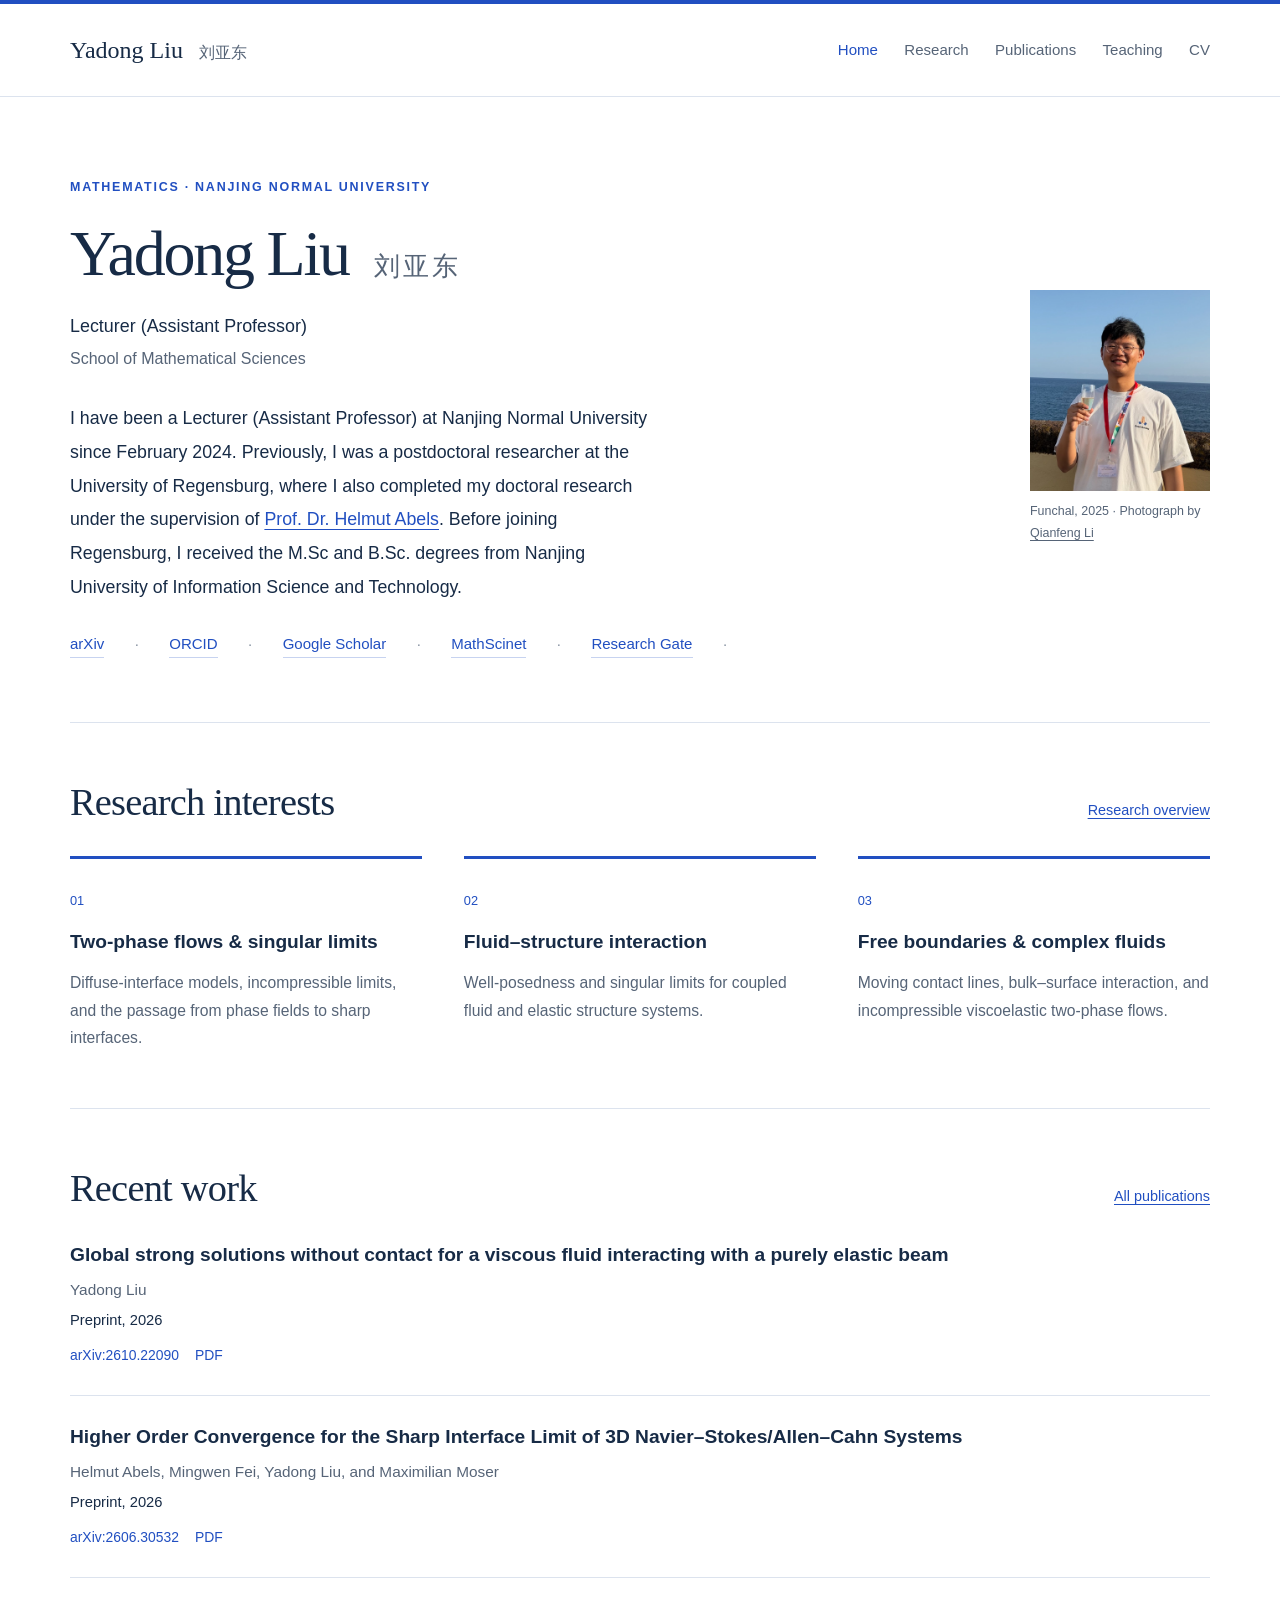
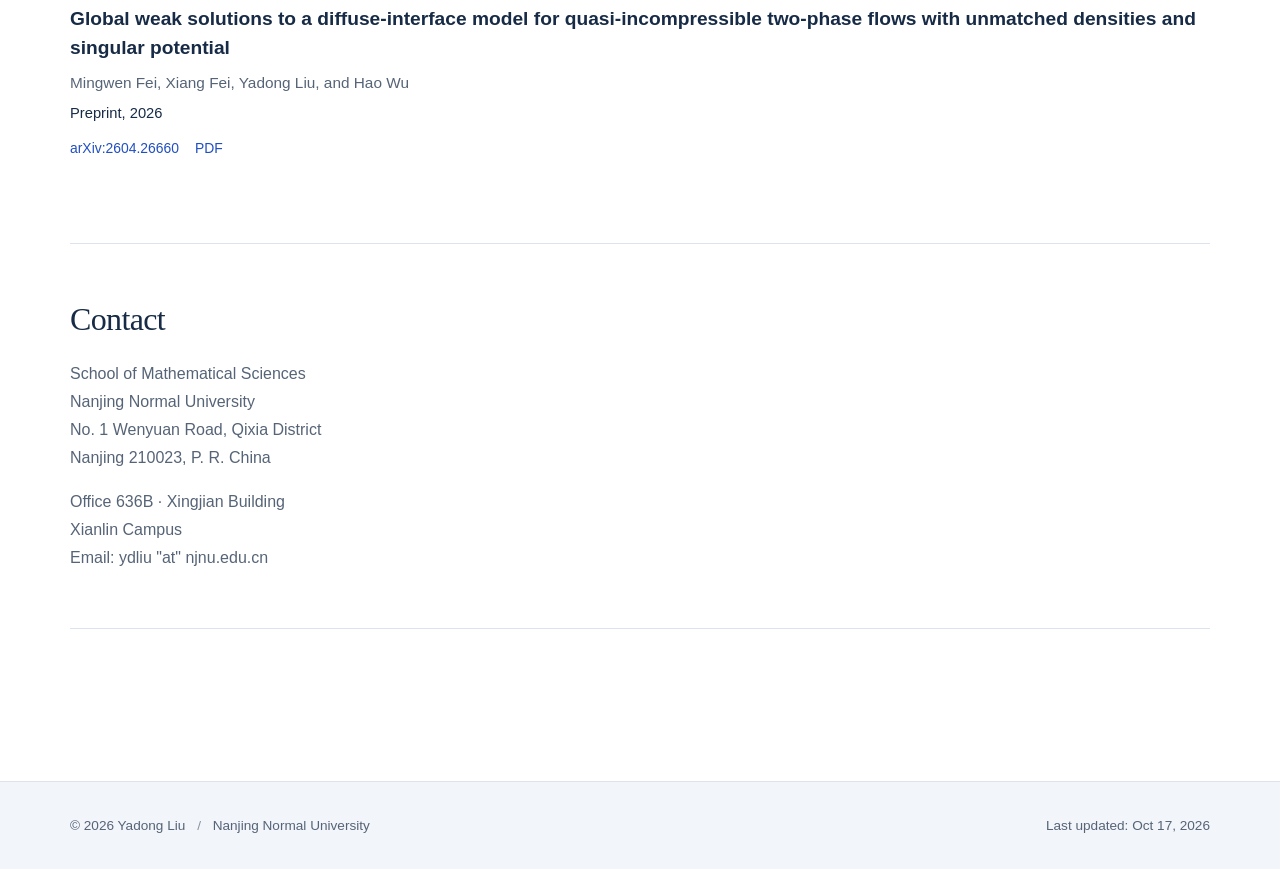
==== commit e693b8ef: "Update homepage last updated date to October 17, 2026" ====
--- a/index.html
+++ b/index.html
@@ -235,7 +235,7 @@
           © 2026 Yadong Liu <span class="footer-divider">/</span> Nanjing Normal University
         </div>
         <div>
-          Last updated: Oct 15, 2026
+          Last updated: Oct 17, 2026
         </div>
       </div>
     </footer>
